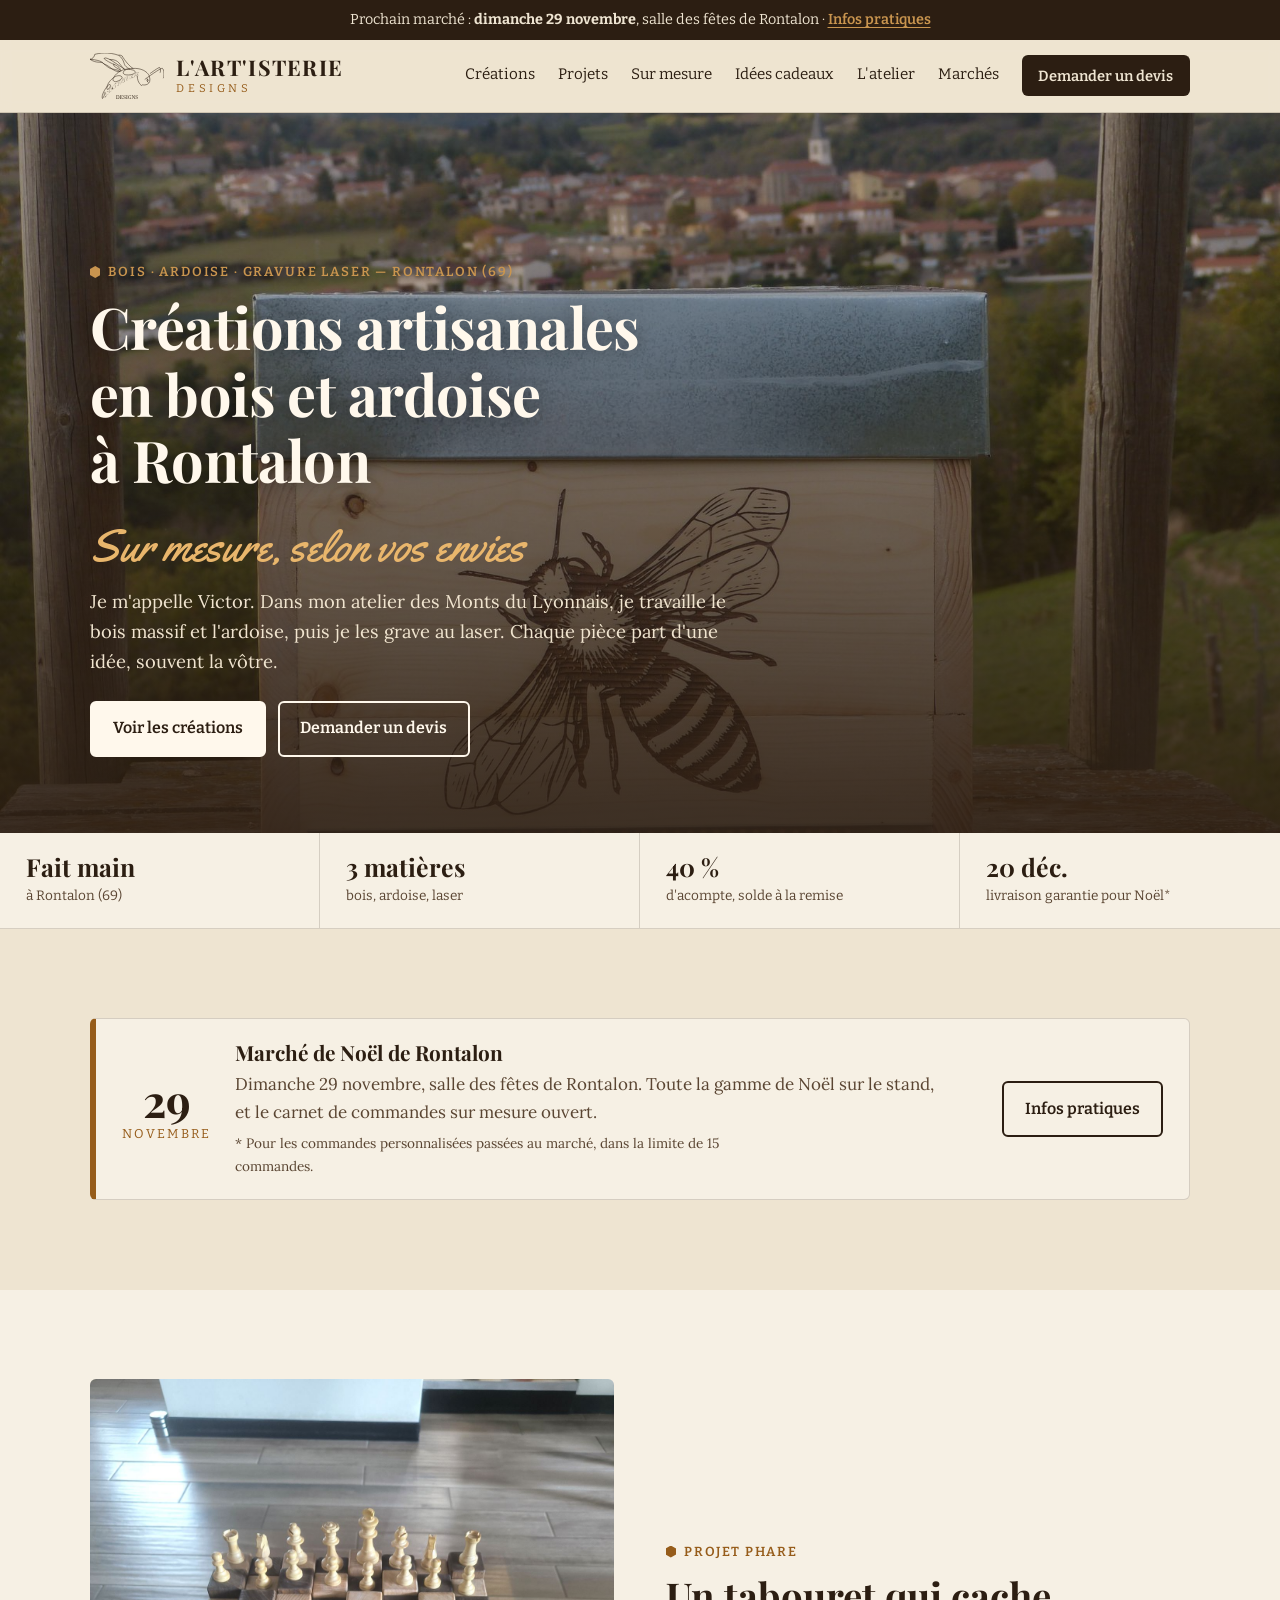
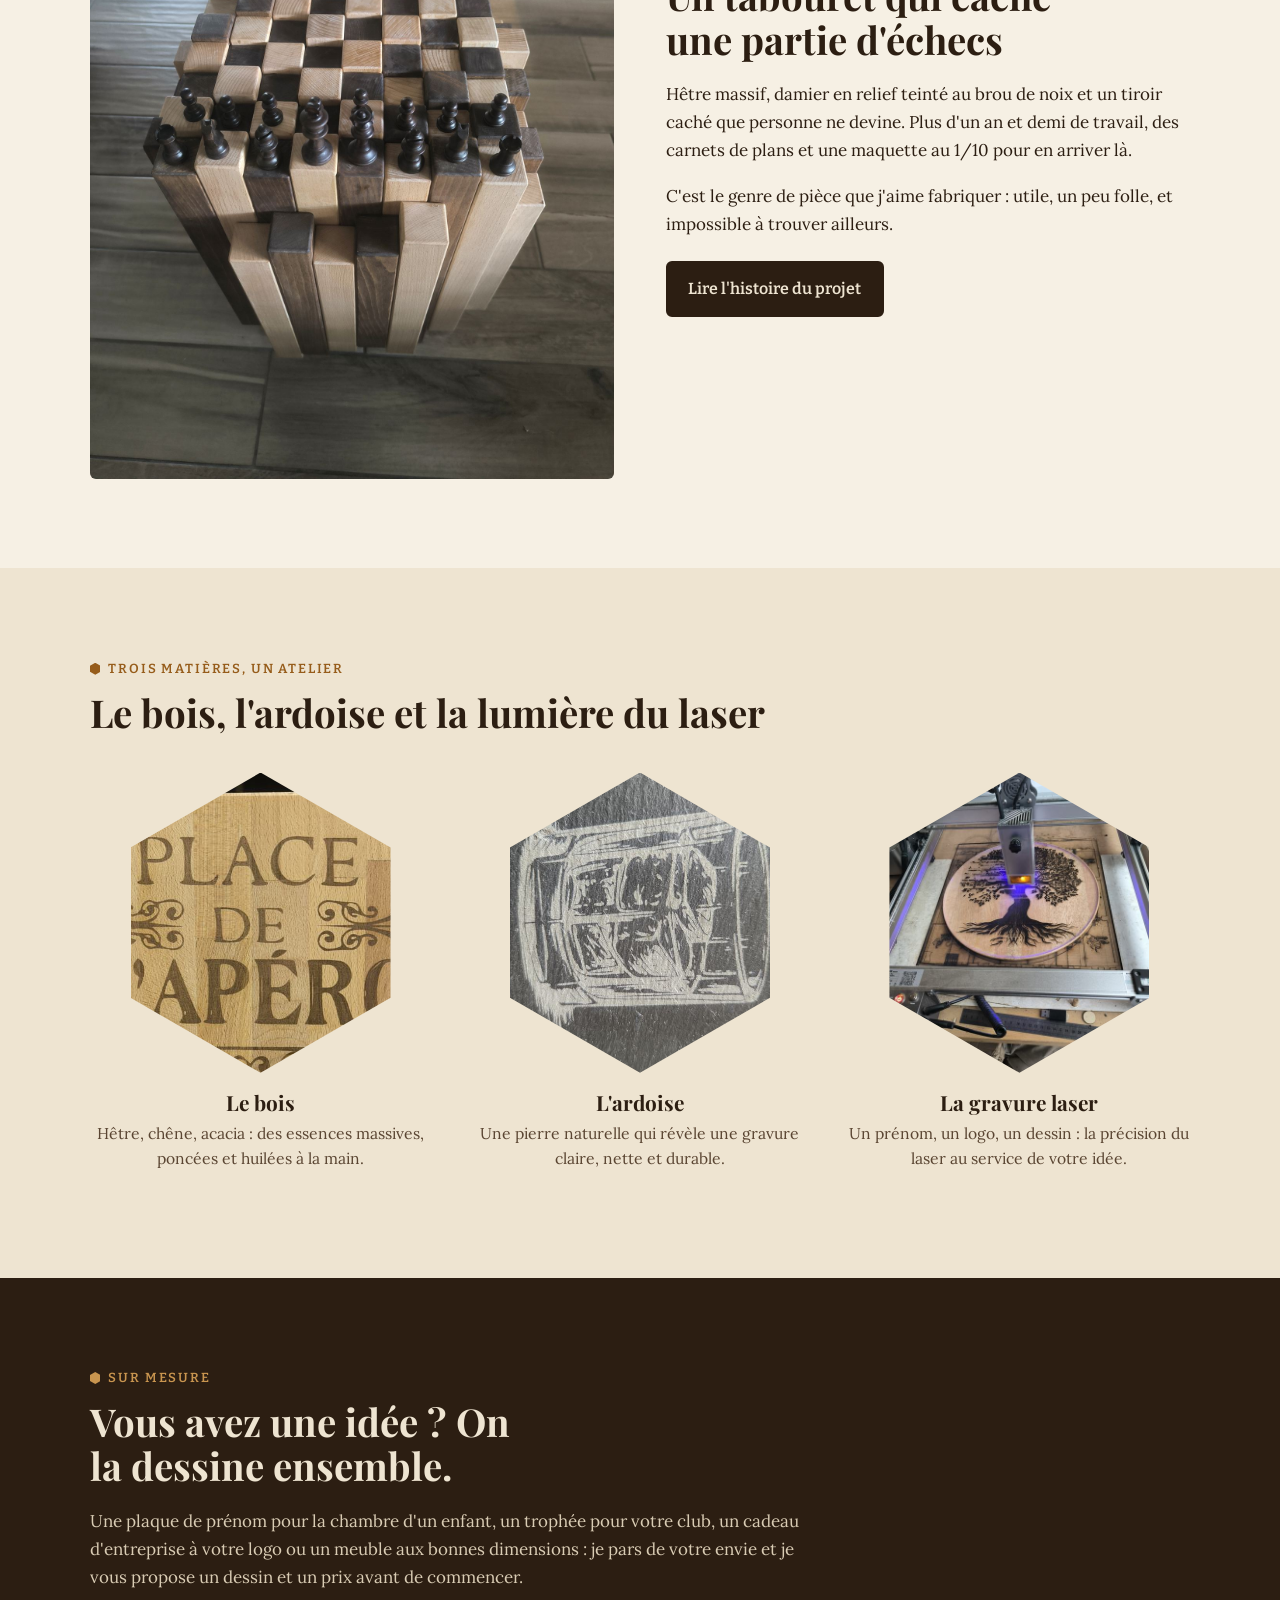
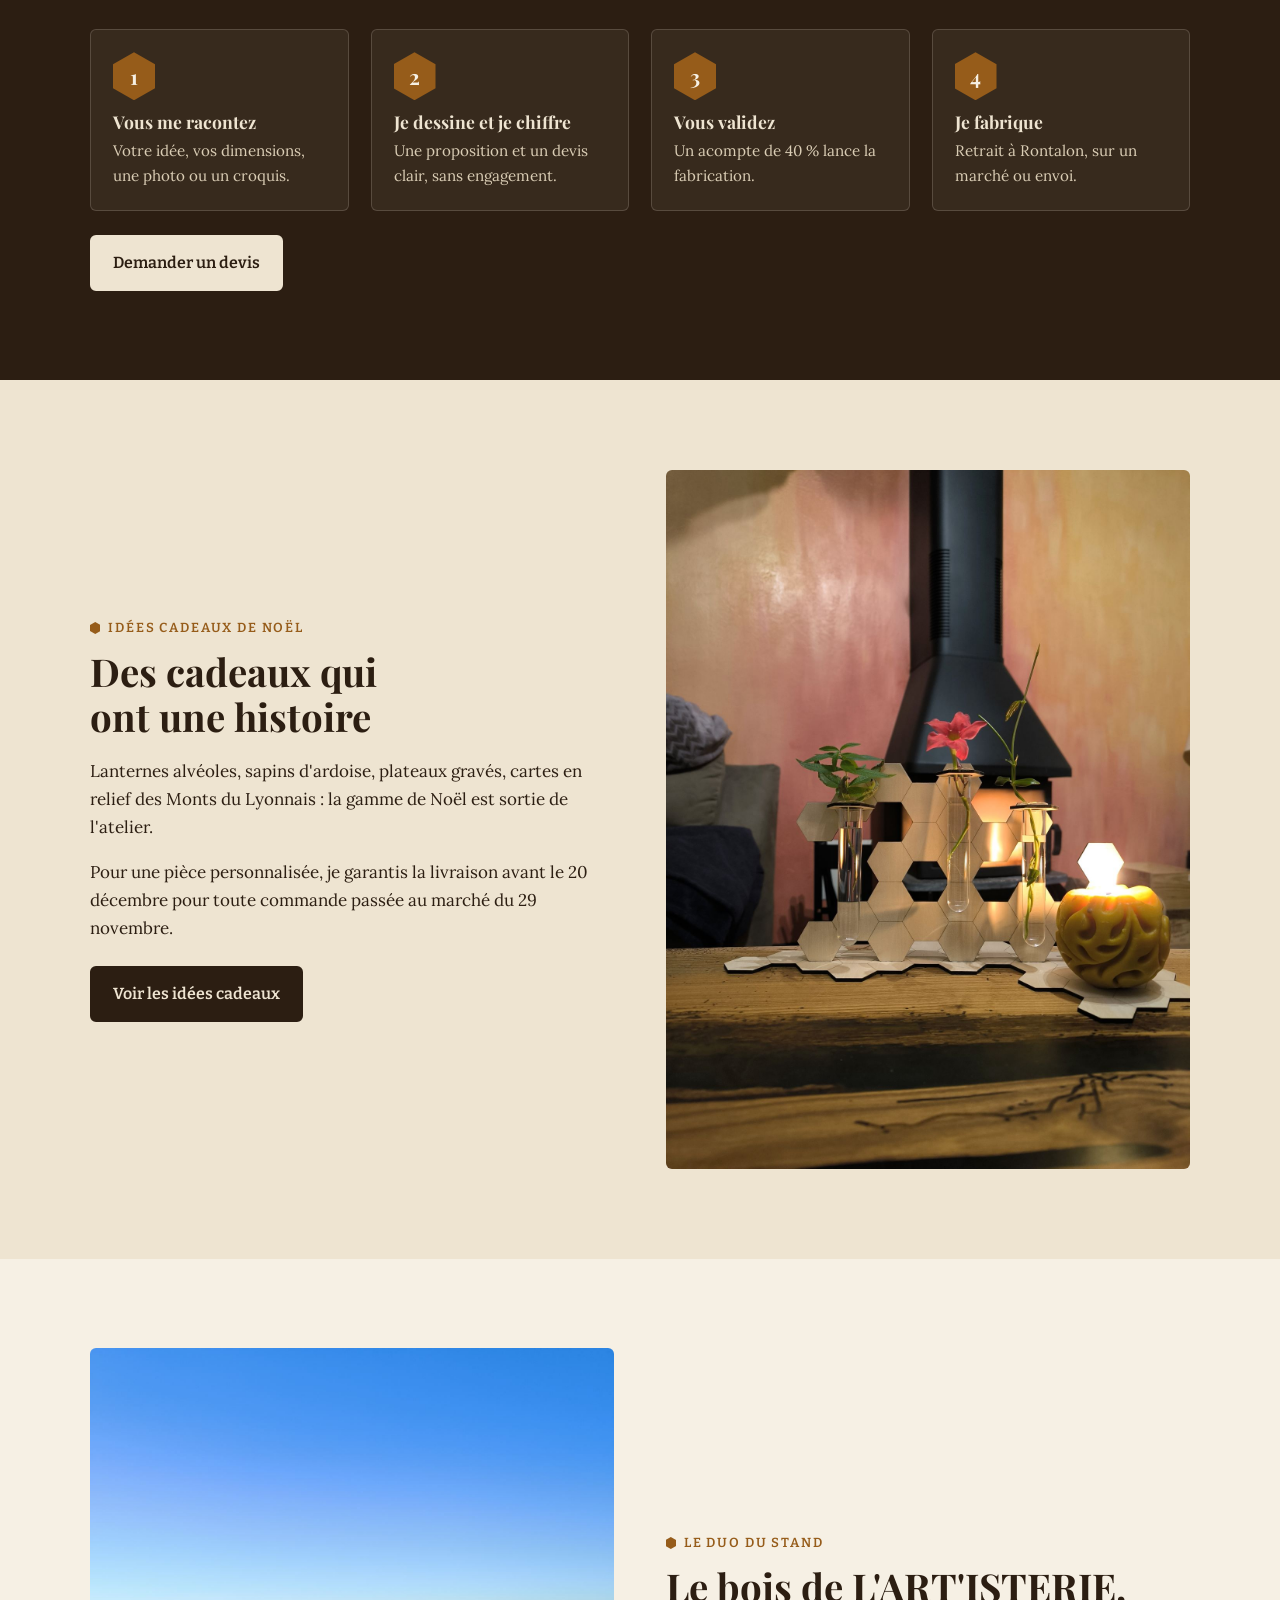
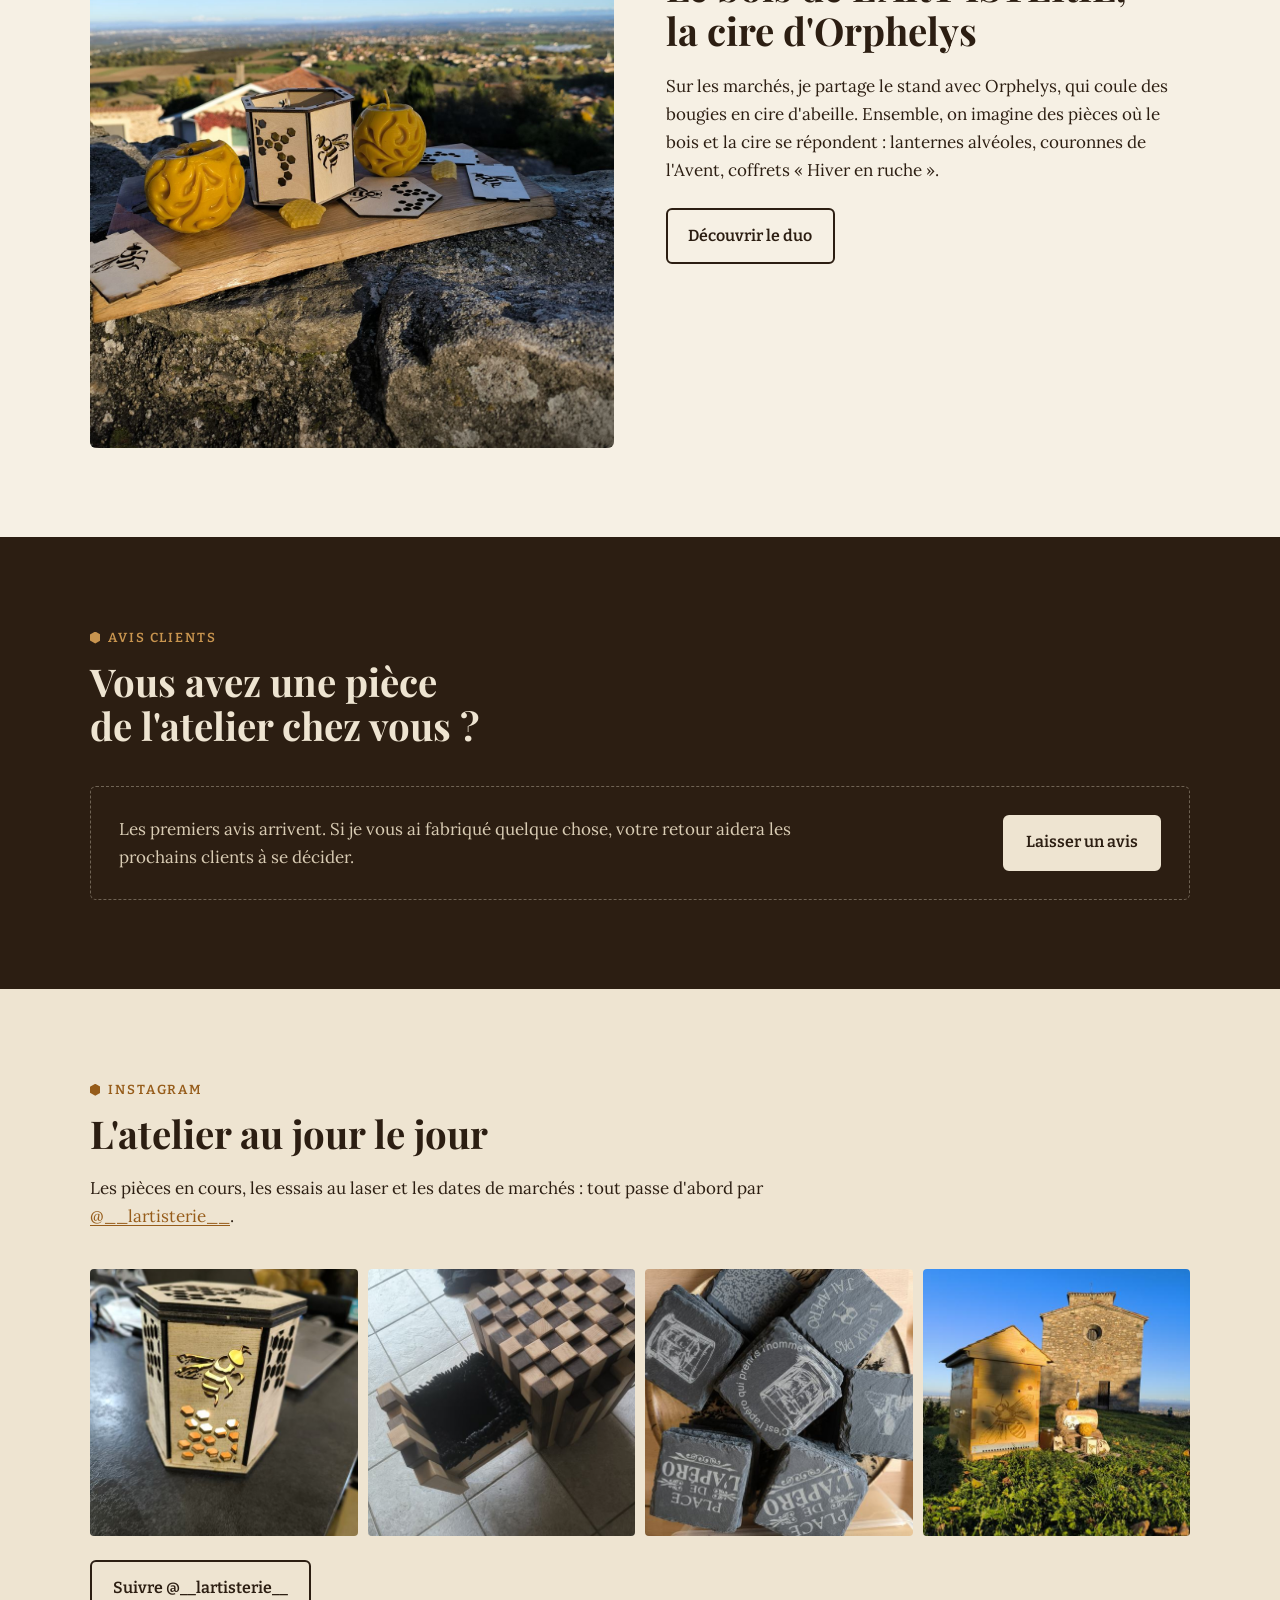
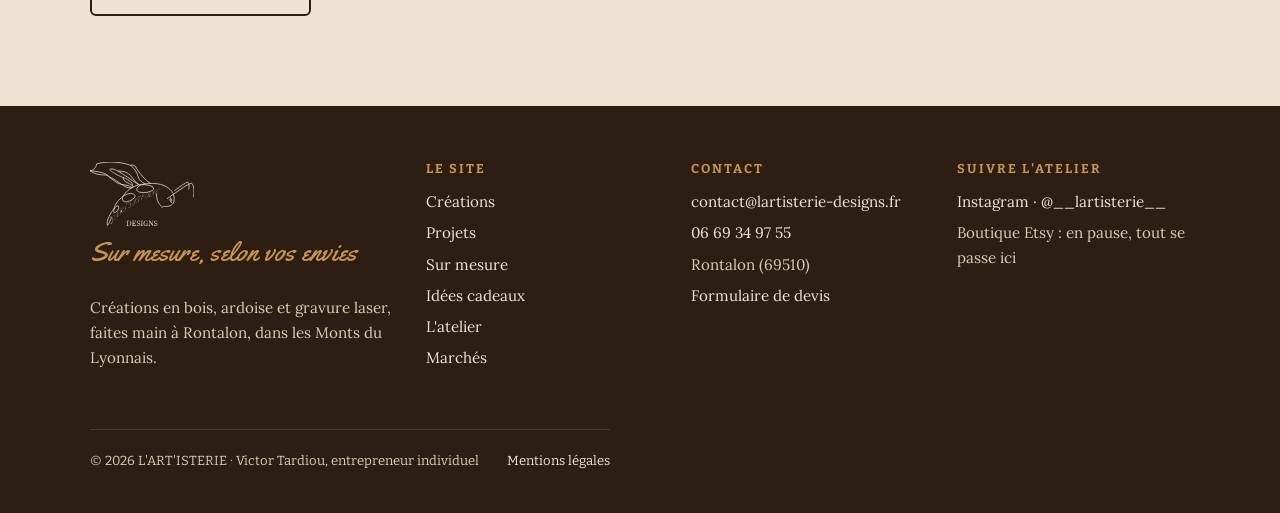
==== index.html @ 4615bab8 "Initial commit" ====
<!DOCTYPE html>
<html lang="fr">
<head>
<meta charset="utf-8">
<meta name="viewport" content="width=device-width, initial-scale=1">
<title>L&#x27;ART&#x27;ISTERIE · Créations en bois et ardoise à Rontalon</title>
<meta name="description" content="Créations artisanales en bois, ardoise et gravure laser à Rontalon (Monts du Lyonnais). Pièces uniques et sur mesure, selon vos envies.">
<meta property="og:title" content="L&#x27;ART&#x27;ISTERIE · Créations en bois et ardoise à Rontalon">
<meta property="og:description" content="Créations artisanales en bois, ardoise et gravure laser à Rontalon (Monts du Lyonnais). Pièces uniques et sur mesure, selon vos envies.">
<meta property="og:type" content="website">
<meta property="og:locale" content="fr_FR">
<meta property="og:image" content="img/ruche-village.jpg">
<script type="application/ld+json">{"@context": "https://schema.org", "@type": "LocalBusiness", "name": "L'ART'ISTERIE", "description": "Atelier de créations artisanales en bois massif, ardoise et gravure laser, pièces uniques et sur mesure.", "address": {"@type": "PostalAddress", "addressLocality": "Rontalon", "postalCode": "69510", "addressRegion": "Auvergne-Rhône-Alpes", "addressCountry": "FR"}, "areaServed": ["Monts du Lyonnais", "Ouest lyonnais", "Lyon"], "telephone": "+33669349755", "email": "contact@lartisterie-designs.fr", "url": "https://lartisterie-designs.fr", "sameAs": ["https://www.instagram.com/__lartisterie__/"], "founder": {"@type": "Person", "name": "Victor Tardiou"}}</script>
<link rel="icon" href="img/favicon.svg" type="image/svg+xml">
<link rel="preconnect" href="https://fonts.googleapis.com">
<link rel="preconnect" href="https://fonts.gstatic.com" crossorigin>
<link rel="stylesheet" href="https://fonts.googleapis.com/css2?family=Bitter:wght@400;600&family=Lora:ital,wght@0,400;0,600;1,400&family=Playfair+Display:wght@700&family=Yellowtail&display=swap">
<link rel="stylesheet" href="css/style.css">
</head>
<body data-page="accueil">
<p class="bandeau">Prochain marché : <strong>dimanche 29 novembre</strong>, salle des fêtes de Rontalon · <a href="marches.html">Infos pratiques</a></p>
<header class="entete">
  <div class="wrap">
    <a class="marque" href="index.html" aria-label="L'ART'ISTERIE, accueil">
      <img src="img/logo-brun.svg" alt="" width="74" height="46">
      <span><b>L'ART'ISTERIE</b><small>designs</small></span>
    </a>
    <button class="burger" type="button" aria-expanded="false" aria-controls="nav">Menu</button>
    <nav class="nav" id="nav" aria-label="Navigation principale"><a href="creations.html">Créations</a><a href="projets.html">Projets</a><a href="sur-mesure.html">Sur mesure</a><a href="idees-cadeaux.html">Idées cadeaux</a><a href="atelier.html">L'atelier</a><a href="marches.html">Marchés</a><a class="btn" href="sur-mesure.html#devis">Demander un devis</a></nav>
  </div>
</header>
<main>

<section class="hero">
  <picture>
    <source media="(max-width:760px)" srcset="img/lanterne-panorama.jpg">
    <img src="img/ruche-village.jpg" alt="Ruche en bois gravée d'une abeille, un village des Monts du Lyonnais en arrière-plan" fetchpriority="high">
  </picture>
  <div class="wrap">
    <p class="surtitre">Bois · Ardoise · Gravure laser — Rontalon (69)</p>
    <h1>Créations artisanales en bois et ardoise à Rontalon</h1>
    <span class="script">Sur mesure, selon vos envies</span>
    <p class="chapo">Je m'appelle Victor. Dans mon atelier des Monts du Lyonnais, je travaille le bois massif et l'ardoise, puis je les grave au laser. Chaque pièce part d'une idée, souvent la vôtre.</p>
    <div class="actions">
      <a class="btn" href="creations.html">Voir les créations</a>
      <a class="btn clair" href="sur-mesure.html#devis">Demander un devis</a>
    </div>
  </div>
</section>

<section class="chiffres" aria-label="En bref">
  <div><b>Fait main</b><span>à Rontalon (69)</span></div>
  <div><b>3 matières</b><span>bois, ardoise, laser</span></div>
  <div><b>40 %</b><span>d'acompte, solde à la remise</span></div>
  <div><b>20 déc.</b><span>livraison garantie pour Noël*</span></div>
</section>

<section class="section">
  <div class="wrap">
    <div class="marche-carte">
      <div class="date-bloc"><b>29</b><span>novembre</span></div>
      <div>
        <h3>Marché de Noël de Rontalon</h3>
        <p>Dimanche 29 novembre, salle des fêtes de Rontalon. Toute la gamme de Noël sur le stand, et le carnet de commandes sur mesure ouvert.</p>
        <p style="font-size:.85rem;margin-top:.5em">* Pour les commandes personnalisées passées au marché, dans la limite de 15 commandes.</p>
      </div>
      <a class="btn clair" href="marches.html">Infos pratiques</a>
    </div>
  </div>
</section>

<section class="section papier">
  <div class="wrap duo">
    <div><img src="img/echiquier-pieces-2-sm.jpg" srcset="img/echiquier-pieces-2-sm.jpg 540w, img/echiquier-pieces-2.jpg 1350w" sizes="(max-width:700px) 100vw, 50vw" width="540" height="720" alt="Tabouret échiquier en hêtre, damier en relief, pièces en place" loading="lazy" decoding="async"></div>
    <div>
      <p class="surtitre">Projet phare</p>
      <h2>Un tabouret qui cache une partie d'échecs</h2>
      <p>Hêtre massif, damier en relief teinté au brou de noix et un tiroir caché que personne ne devine. Plus d'un an et demi de travail, des carnets de plans et une maquette au 1/10 pour en arriver là.</p>
      <p>C'est le genre de pièce que j'aime fabriquer : utile, un peu folle, et impossible à trouver ailleurs.</p>
      <div class="actions"><a class="btn" href="projet-echiquier.html">Lire l'histoire du projet</a></div>
    </div>
  </div>
</section>

<section class="section">
  <div class="wrap">
    <div class="tete">
      <p class="surtitre">Trois matières, un atelier</p>
      <h2>Le bois, l'ardoise et la lumière du laser</h2>
    </div>
    <div class="matieres">
      <a class="matiere" href="creations.html#bois">
        <div class="alveole"><img src="img/planche-apero-sm.jpg" srcset="img/planche-apero-sm.jpg 675w, img/planche-apero.jpg 1688w" sizes="260px" width="675" height="720" alt="Planche en hêtre gravée « Place de l&#x27;apéro »" loading="lazy" decoding="async"></div>
        <h3>Le bois</h3><p>Hêtre, chêne, acacia : des essences massives, poncées et huilées à la main.</p>
      </a>
      <a class="matiere" href="creations.html#ardoise">
        <div class="alveole"><img src="img/ardoise-whisky-sm.jpg" srcset="img/ardoise-whisky-sm.jpg 720w, img/ardoise-whisky.jpg 1800w" sizes="260px" width="720" height="540" alt="Sous-verre en ardoise gravé d&#x27;un verre de whisky" loading="lazy" decoding="async"></div>
        <h3>L'ardoise</h3><p>Une pierre naturelle qui révèle une gravure claire, nette et durable.</p>
      </a>
      <a class="matiere" href="creations.html#gravure">
        <div class="alveole"><img src="img/laser-arbre-de-vie-sm.jpg" srcset="img/laser-arbre-de-vie-sm.jpg 540w, img/laser-arbre-de-vie.jpg 1350w" sizes="260px" width="540" height="720" alt="Le laser grave un arbre de vie sur un plateau rond" loading="lazy" decoding="async"></div>
        <h3>La gravure laser</h3><p>Un prénom, un logo, un dessin : la précision du laser au service de votre idée.</p>
      </a>
    </div>
  </div>
</section>

<section class="section sombre">
  <div class="wrap">
    <div class="tete">
      <p class="surtitre">Sur mesure</p>
      <h2>Vous avez une idée ? On la dessine ensemble.</h2>
      <p>Une plaque de prénom pour la chambre d'un enfant, un trophée pour votre club, un cadeau d'entreprise à votre logo ou un meuble aux bonnes dimensions : je pars de votre envie et je vous propose un dessin et un prix avant de commencer.</p>
    </div>
    <ol class="etapes">
      <li><h3>Vous me racontez</h3><p>Votre idée, vos dimensions, une photo ou un croquis.</p></li>
      <li><h3>Je dessine et je chiffre</h3><p>Une proposition et un devis clair, sans engagement.</p></li>
      <li><h3>Vous validez</h3><p>Un acompte de 40 % lance la fabrication.</p></li>
      <li><h3>Je fabrique</h3><p>Retrait à Rontalon, sur un marché ou envoi.</p></li>
    </ol>
    <div class="actions"><a class="btn" href="sur-mesure.html#devis">Demander un devis</a></div>
  </div>
</section>

<section class="section">
  <div class="wrap duo inverse">
    <div><img src="img/soliflore-bougie-sm.jpg" srcset="img/soliflore-bougie-sm.jpg 540w, img/soliflore-bougie.jpg 1350w" sizes="(max-width:700px) 100vw, 50vw" width="540" height="720" alt="Soliflore en alvéoles de bois avec fleurs et bougie en cire d&#x27;abeille allumée" loading="lazy" decoding="async"></div>
    <div>
      <p class="surtitre">Idées cadeaux de Noël</p>
      <h2>Des cadeaux qui ont une histoire</h2>
      <p>Lanternes alvéoles, sapins d'ardoise, plateaux gravés, cartes en relief des Monts du Lyonnais : la gamme de Noël est sortie de l'atelier.</p>
      <p>Pour une pièce personnalisée, je garantis la livraison avant le 20 décembre pour toute commande passée au marché du 29 novembre.</p>
      <div class="actions"><a class="btn" href="idees-cadeaux.html">Voir les idées cadeaux</a></div>
    </div>
  </div>
</section>

<section class="section papier">
  <div class="wrap duo">
    <div><img src="img/lanterne-panorama-sm.jpg" srcset="img/lanterne-panorama-sm.jpg 540w, img/lanterne-panorama.jpg 1350w" sizes="(max-width:700px) 100vw, 50vw" width="540" height="720" alt="Lanterne alvéole et bougies en cire d&#x27;abeille sur une planche, panorama des Monts du Lyonnais" loading="lazy" decoding="async"></div>
    <div>
      <p class="surtitre">Le duo du stand</p>
      <h2>Le bois de L'ART'ISTERIE, la cire d'Orphelys</h2>
      <p>Sur les marchés, je partage le stand avec Orphelys, qui coule des bougies en cire d'abeille. Ensemble, on imagine des pièces où le bois et la cire se répondent : lanternes alvéoles, couronnes de l'Avent, coffrets « Hiver en ruche ».</p>
      <div class="actions"><a class="btn clair" href="atelier.html#orphelys">Découvrir le duo</a></div>
    </div>
  </div>
</section>

<section class="section sombre">
  <div class="wrap">
    <div class="tete">
      <p class="surtitre">Avis clients</p>
      <h2>Vous avez une pièce de l'atelier chez vous ?</h2>
    </div>
    <div class="avis-vide">
      <p>Les premiers avis arrivent. Si je vous ai fabriqué quelque chose, votre retour aidera les prochains clients à se décider.</p>
      <a class="btn" href="mailto:contact@lartisterie-designs.fr?subject=Mon%20avis%20sur%20L%27ART%27ISTERIE">Laisser un avis</a>
    </div>
  </div>
</section>

<section class="section">
  <div class="wrap">
    <div class="tete">
      <p class="surtitre">Instagram</p>
      <h2>L'atelier au jour le jour</h2>
      <p>Les pièces en cours, les essais au laser et les dates de marchés : tout passe d'abord par <a href="https://www.instagram.com/__lartisterie__/">@__lartisterie__</a>.</p>
    </div>
    <div class="insta">
      <img src="img/lanterne-alveole-sm.jpg" srcset="img/lanterne-alveole-sm.jpg 540w, img/lanterne-alveole.jpg 1350w" sizes="25vw" width="540" height="720" alt="Lanterne alvéole éclairée" loading="lazy" decoding="async">
      <img src="img/echiquier-tiroir-2-sm.jpg" srcset="img/echiquier-tiroir-2-sm.jpg 540w, img/echiquier-tiroir-2.jpg 1350w" sizes="25vw" width="540" height="720" alt="Tiroir caché du tabouret échiquier" loading="lazy" decoding="async">
      <img src="img/ardoise-lot-sm.jpg" srcset="img/ardoise-lot-sm.jpg 720w, img/ardoise-lot.jpg 1800w" sizes="25vw" width="720" height="540" alt="Sous-verres en ardoise gravés" loading="lazy" decoding="async">
      <img src="img/ruche-chapelle-sm.jpg" srcset="img/ruche-chapelle-sm.jpg 540w, img/ruche-chapelle.jpg 1350w" sizes="25vw" width="540" height="720" alt="Ruche gravée devant une chapelle en pierre" loading="lazy" decoding="async">
    </div>
    <div class="actions"><a class="btn clair" href="https://www.instagram.com/__lartisterie__/">Suivre @__lartisterie__</a></div>
  </div>
</section>

</main>
<footer class="pied">
  <div class="wrap">
    <div>
      <img class="logo-pied" src="img/logo-lin.svg" alt="" width="103" height="64">
      <p class="script">Sur mesure, selon vos envies</p>
      <p>Créations en bois, ardoise et gravure laser, faites main à Rontalon, dans les Monts du Lyonnais.</p>
    </div>
    <div>
      <h3>Le site</h3>
      <ul><li><a href="creations.html">Créations</a></li><li><a href="projets.html">Projets</a></li><li><a href="sur-mesure.html">Sur mesure</a></li><li><a href="idees-cadeaux.html">Idées cadeaux</a></li><li><a href="atelier.html">L'atelier</a></li><li><a href="marches.html">Marchés</a></li></ul>
    </div>
    <div>
      <h3>Contact</h3>
      <ul>
        <li><a href="mailto:contact@lartisterie-designs.fr">contact@lartisterie-designs.fr</a></li>
        <li><a href="tel:+33669349755">06 69 34 97 55</a></li>
        <li>Rontalon (69510)</li>
        <li><a href="sur-mesure.html#devis">Formulaire de devis</a></li>
      </ul>
    </div>
    <div>
      <h3>Suivre l'atelier</h3>
      <ul>
        <li><a href="https://www.instagram.com/__lartisterie__/">Instagram · @__lartisterie__</a></li>
        <li>Boutique Etsy : en pause, tout se passe ici</li>
      </ul>
    </div>
    <p class="mentions"><span>© <span id="annee">2026</span> L'ART'ISTERIE · Victor Tardiou, entrepreneur individuel</span><a href="mentions-legales.html">Mentions légales</a></p>
  </div>
</footer>
<script src="js/main.js"></script>
</body>
</html>
---- css/style.css ----
/* L'ART'ISTERIE — feuille de style
   Plan : fond lin, encre brune, ocre en accent unique ; l'alvéole (hexagone) comme seul motif signature,
   utilisé pour les puces, les médaillons des matières et les repères de chapitres. */
:root{
  --lin:#EEE4D1;
  --lin-fonce:#E3D5BA;
  --papier:#F6F0E4;
  --brun:#2C1E12;
  --brun-doux:#5A4532;
  --ocre:#965C1A;
  --ocre-clair:#C9954F;
  --trait:rgba(44,30,18,.16);
  --f-titre:"Playfair Display", Georgia, "Times New Roman", serif;
  --f-texte:"Lora", Georgia, serif;
  --f-sous:"Bitter", "Rockwell", Georgia, serif;
  --f-script:"Yellowtail", "Brush Script MT", cursive;
  --largeur:1180px;
  --rayon:6px;
  color-scheme:light;
}
*,*::before,*::after{box-sizing:border-box}
html{scroll-behavior:smooth;-webkit-text-size-adjust:100%}
body{margin:0;background:var(--fond,var(--lin));transition:background-color .4s;color:var(--brun);font-family:var(--f-texte);font-size:1.0625rem;line-height:1.65}
img{max-width:100%;height:auto;display:block}
a{color:var(--ocre);text-underline-offset:3px}
a:hover{color:var(--brun)}
:focus-visible{outline:3px solid var(--ocre);outline-offset:3px;border-radius:2px}
h1,h2,h3{font-family:var(--f-titre);font-weight:700;line-height:1.15;text-wrap:balance;margin:0 0 .5em;color:var(--brun)}
h1{font-size:clamp(2.1rem,4.6vw,3.6rem);letter-spacing:-.01em}
h2{font-size:clamp(1.65rem,3vw,2.4rem)}
h3{font-size:1.3rem}
p{margin:0 0 1em;max-width:65ch}
.wrap{max-width:var(--largeur);margin:0 auto;padding:0 clamp(16px,4vw,40px)}
.surtitre{font-family:var(--f-sous);font-weight:600;font-size:.82rem;letter-spacing:.14em;text-transform:uppercase;color:var(--ocre);margin:0 0 .8em;display:flex;align-items:center;gap:.6em}
.surtitre::before{content:"";width:.8em;height:.92em;background:currentColor;clip-path:polygon(50% 0,100% 25%,100% 75%,50% 100%,0 75%,0 25%);flex:none}
.script{font-family:var(--f-script);font-weight:400;color:var(--ocre);font-size:clamp(1.9rem,3.6vw,2.8rem);line-height:1.1}
.chapo{font-size:1.15rem;color:var(--brun-doux)}

/* Bandeau marché */
.bandeau{max-width:none;margin:0;background:var(--brun);color:var(--lin);font-family:var(--f-sous);font-size:.9rem;text-align:center;padding:.55em 16px}
.bandeau a{color:var(--ocre-clair);font-weight:600}

/* En-tête */
.entete{position:sticky;top:0;z-index:20;background:rgba(238,228,209,.96);backdrop-filter:blur(6px);border-bottom:1px solid var(--trait)}
.entete .wrap{display:flex;align-items:center;justify-content:space-between;gap:20px;min-height:72px}
.marque{display:flex;align-items:center;gap:12px;text-decoration:none;color:var(--brun)}
.marque img{height:46px;width:auto}
.marque span{display:flex;flex-direction:column;line-height:1}
.marque b{font-family:var(--f-titre);font-size:1.35rem;letter-spacing:.06em}
.marque small{font-family:var(--f-sous);font-size:.7rem;letter-spacing:.32em;text-transform:uppercase;color:var(--ocre);margin-top:5px}
.nav{display:flex;align-items:center;gap:clamp(12px,1.8vw,26px)}
.nav a{font-family:var(--f-sous);font-size:.95rem;color:var(--brun);text-decoration:none;padding:6px 0;border-bottom:2px solid transparent}
.nav a:hover,.nav a[aria-current="page"]{border-bottom-color:var(--ocre)}
.nav a.btn{border-bottom:0}
.burger{display:none;background:none;border:1px solid var(--trait);border-radius:var(--rayon);padding:8px 12px;font-family:var(--f-sous);font-size:.95rem;color:var(--brun);cursor:pointer}

/* Boutons */
.btn{display:inline-flex;align-items:center;gap:.5em;font-family:var(--f-sous);font-weight:600;font-size:1rem;text-decoration:none;padding:.8em 1.3em;border-radius:var(--rayon);border:2px solid var(--brun);color:var(--lin);background:var(--brun);cursor:pointer;transition:background .2s,color .2s,transform .2s}
.btn:hover{background:var(--ocre);border-color:var(--ocre);color:var(--papier)}
.btn.clair{background:transparent;color:var(--brun)}
.btn.clair:hover{background:var(--brun);color:var(--lin);border-color:var(--brun)}
.nav a.btn{padding:.5em 1em;font-size:.92rem;color:var(--lin)}
.nav a.btn:hover{color:var(--papier)}
.actions{display:flex;flex-wrap:wrap;gap:12px;margin-top:1.4em}

/* Hero plein cadre (repris de la version B) */
.hero{position:relative;min-height:min(80vh,740px);display:grid;align-items:end;overflow:hidden;color:#FFF8EC;padding:0}
.hero picture,.hero picture img{position:absolute;inset:0;width:100%;height:100%;object-fit:cover}
.hero::after{content:"";position:absolute;inset:0;background:linear-gradient(180deg,rgba(44,30,18,.30) 0%,rgba(44,30,18,.42) 40%,rgba(44,30,18,.9) 100%)}
.hero .wrap{position:relative;z-index:1;width:100%;padding-bottom:clamp(36px,6vw,76px);display:block}
.hero h1{color:#FFF8EC;max-width:17ch;text-shadow:0 2px 18px rgba(0,0,0,.35)}
.hero .surtitre{color:var(--ocre-clair);text-shadow:0 1px 8px rgba(0,0,0,.6)}
.hero .script{color:#E9B66C;display:block;margin:.1em 0 .35em}
.hero .chapo{color:#F0E4CF;max-width:58ch}
.hero .btn{background:#FFF8EC;color:var(--brun);border-color:#FFF8EC}
.hero .btn.clair{background:transparent;color:#FFF8EC}
.hero .btn:hover{background:var(--ocre);border-color:var(--ocre);color:#FFF8EC}

/* Bandeau de chiffres (repris de B) */
.chiffres{display:grid;grid-template-columns:repeat(4,1fr);background:var(--papier);border-bottom:1px solid var(--trait)}
.chiffres div{padding:20px clamp(16px,2vw,28px);border-right:1px solid var(--trait)}
.chiffres div:last-child{border-right:0}
.chiffres b{display:block;font-family:var(--f-titre);font-size:1.55rem;line-height:1.1}
.chiffres span{font-family:var(--f-sous);font-size:.85rem;color:var(--brun-doux)}

/* Réassurance */
.reassurance{border-top:1px solid var(--trait);border-bottom:1px solid var(--trait);background:var(--papier)}
.reassurance ul{list-style:none;margin:0 auto;padding:18px clamp(16px,4vw,40px);display:grid;grid-template-columns:repeat(4,1fr);gap:12px 24px}
.reassurance li{font-family:var(--f-sous);font-size:.95rem;display:flex;gap:.6em;align-items:center}
.reassurance li::before{content:"";width:14px;height:16px;flex:none;background:var(--ocre);clip-path:polygon(50% 0,100% 25%,100% 75%,50% 100%,0 75%,0 25%)}

/* Sections */
.section{padding:clamp(48px,7vw,96px) 0}
.section.papier{background:var(--papier)}
.section.sombre{background:var(--brun);color:var(--lin)}
.section.sombre h2,.section.sombre h3{color:var(--lin)}
.section.sombre p{color:#D9CCB4}
.section.sombre .surtitre{color:var(--ocre-clair)}
.tete{max-width:720px;margin-bottom:clamp(24px,3vw,40px)}
.duo{display:grid;grid-template-columns:1fr 1fr;gap:clamp(24px,4vw,64px);align-items:center}
.duo.inverse > :first-child{order:2}
.duo img{border-radius:var(--rayon);width:100%;object-fit:cover}

/* Carte marché */
.marche-carte{display:grid;grid-template-columns:auto 1fr auto;gap:24px;align-items:center;background:var(--papier);border:1px solid var(--trait);border-left:6px solid var(--ocre);border-radius:var(--rayon);padding:22px 26px}
.date-bloc{font-family:var(--f-titre);text-align:center;line-height:1;color:var(--brun)}
.date-bloc b{display:block;font-size:2.8rem}
.date-bloc span{font-family:var(--f-sous);font-size:.8rem;letter-spacing:.18em;text-transform:uppercase;color:var(--ocre)}
.marche-carte h3{margin:0 0 .2em}
.marche-carte p{margin:0;color:var(--brun-doux)}

/* Matières en alvéoles */
.matieres{display:grid;grid-template-columns:repeat(3,1fr);gap:clamp(20px,3vw,40px)}
.matiere{text-decoration:none;color:var(--brun);display:flex;flex-direction:column;align-items:center;text-align:center}
.alveole{width:min(260px,100%);aspect-ratio:1/1.1547;clip-path:polygon(50% 0,100% 25%,100% 75%,50% 100%,0 75%,0 25%);overflow:hidden;background:var(--lin-fonce);transition:transform .35s ease}
.alveole img{width:100%;height:100%;object-fit:cover}
.matiere:hover .alveole{transform:rotate(-4deg) scale(1.03)}
.matiere h3{margin:.9em 0 .25em}
.matiere p{font-size:.98rem;color:var(--brun-doux)}

/* Cartes / galerie */
.filtres{display:flex;flex-wrap:wrap;gap:8px;margin-bottom:28px}
.filtre{font-family:var(--f-sous);font-size:.92rem;padding:.5em 1em;border-radius:999px;border:1px solid var(--trait);background:var(--papier);color:var(--brun);cursor:pointer}
.filtre[aria-pressed="true"]{background:var(--brun);color:var(--lin);border-color:var(--brun)}
.grille{display:grid;grid-template-columns:repeat(auto-fill,minmax(260px,1fr));gap:clamp(18px,2.4vw,30px)}
.carte{background:var(--papier);border:1px solid var(--trait);border-radius:var(--rayon);overflow:hidden;display:flex;flex-direction:column}
.carte[hidden]{display:none}
.carte img{width:100%;aspect-ratio:4/3;object-fit:cover;transition:transform .5s ease}
.carte:hover img{transform:scale(1.04)}
.carte .media{overflow:hidden}
.carte .corps{padding:18px 20px 20px;display:flex;flex-direction:column;gap:.5em;flex:1}
.carte h3{margin:0;font-size:1.2rem}
.carte p{margin:0;font-size:.97rem;color:var(--brun-doux)}
.etiquettes{display:flex;flex-wrap:wrap;gap:6px}
.etiquette{font-family:var(--f-sous);font-size:.72rem;letter-spacing:.08em;text-transform:uppercase;color:var(--ocre);border:1px solid rgba(150,92,26,.35);border-radius:4px;padding:.15em .5em}
.pied-carte{margin-top:auto;padding-top:.6em;display:flex;align-items:center;justify-content:space-between;gap:12px;flex-wrap:wrap}
.prix{font-family:var(--f-titre);font-weight:700;font-size:1.15rem;font-variant-numeric:tabular-nums}
.prix.devis{font-family:var(--f-sous);font-weight:600;font-size:.95rem;color:var(--ocre)}
.lien-fleche{font-family:var(--f-sous);font-weight:600;font-size:.92rem;text-decoration:none}
.lien-fleche::after{content:" →"}
.photo-a-venir{aspect-ratio:4/3;display:grid;place-items:center;background:
  repeating-linear-gradient(60deg,transparent 0 22px,rgba(150,92,26,.12) 22px 23px),
  repeating-linear-gradient(-60deg,transparent 0 22px,rgba(150,92,26,.12) 22px 23px),var(--lin-fonce);
  font-family:var(--f-sous);font-size:.85rem;color:var(--brun-doux);letter-spacing:.06em}

/* Étapes */
.etapes{list-style:none;margin:0;padding:0;display:grid;grid-template-columns:repeat(4,1fr);gap:22px;counter-reset:e}
.etapes li{counter-increment:e;background:var(--papier);border:1px solid var(--trait);border-radius:var(--rayon);padding:22px}
.section.sombre .etapes li{background:rgba(238,228,209,.06);border-color:rgba(238,228,209,.18)}
.etapes li::before{content:counter(e);display:grid;place-items:center;width:42px;height:48px;margin-bottom:12px;background:var(--ocre);color:var(--papier);font-family:var(--f-titre);font-weight:700;font-size:1.3rem;clip-path:polygon(50% 0,100% 25%,100% 75%,50% 100%,0 75%,0 25%)}
.etapes h3{font-size:1.1rem;margin-bottom:.3em}
.etapes p{font-size:.95rem;margin:0}

/* Récit de projet */
.chapitre{display:grid;grid-template-columns:200px 1fr;gap:clamp(20px,4vw,56px);padding:clamp(36px,5vw,64px) 0;border-top:1px solid var(--trait)}
.chapitre .repere{font-family:var(--f-sous);color:var(--ocre);font-size:.85rem;letter-spacing:.12em;text-transform:uppercase}
.chapitre .repere b{display:block;font-family:var(--f-titre);font-size:3rem;letter-spacing:0;color:var(--brun);line-height:1;margin-bottom:.15em}
.planche-photos{display:grid;grid-template-columns:repeat(auto-fill,minmax(150px,220px));gap:12px;margin-top:1.2em}
.planche-photos figure{margin:0}
.planche-photos img{border-radius:4px;aspect-ratio:3/4;object-fit:cover;width:100%}
.planche-photos figcaption{font-family:var(--f-sous);font-size:.8rem;color:var(--brun-doux);margin-top:.35em}
.fiche{display:grid;grid-template-columns:repeat(4,1fr);gap:1px;background:var(--trait);border:1px solid var(--trait);border-radius:var(--rayon);overflow:hidden;margin:1.5em 0}
.fiche div{background:var(--papier);padding:14px 16px}
.fiche dt{font-family:var(--f-sous);font-size:.75rem;letter-spacing:.12em;text-transform:uppercase;color:var(--ocre)}
.fiche dd{margin:.2em 0 0;font-family:var(--f-titre);font-weight:700;font-size:1.1rem}

/* Brouillon */
.brouillon{border:1.5px dashed var(--ocre);background:rgba(150,92,26,.06);border-radius:var(--rayon);padding:10px 14px;font-family:var(--f-sous);font-size:.85rem;color:var(--ocre);margin:1em 0;max-width:65ch}
.brouillon::before{content:"Brouillon · ";font-weight:700}

/* Formulaire */
.formulaire{background:var(--papier);border:1px solid var(--trait);border-radius:var(--rayon);padding:clamp(20px,3vw,36px);display:grid;grid-template-columns:1fr 1fr;gap:18px 22px}
.champ{display:flex;flex-direction:column;gap:6px}
.champ.large{grid-column:1/-1}
.champ label{font-family:var(--f-sous);font-weight:600;font-size:.92rem}
.champ label small{font-weight:400;color:var(--brun-doux)}
.champ input,.champ select,.champ textarea{font:inherit;font-size:1rem;color:var(--brun);background:#FFFDF8;border:1px solid rgba(44,30,18,.28);border-radius:4px;padding:.7em .8em;width:100%}
.champ textarea{min-height:140px;resize:vertical}
.champ input:focus,.champ select:focus,.champ textarea:focus{outline:2px solid var(--ocre);outline-offset:1px;border-color:var(--ocre)}
.case{display:flex;gap:10px;align-items:flex-start;font-size:.92rem}
.case input{margin-top:.35em;accent-color:var(--ocre)}
.cache{position:absolute;left:-9999px}
.confirmation{grid-column:1/-1;background:var(--brun);color:var(--lin);border-radius:var(--rayon);padding:16px 18px;font-family:var(--f-sous)}

/* Avis vide */
.avis-vide{border:1px dashed rgba(238,228,209,.35);border-radius:var(--rayon);padding:28px;display:flex;flex-wrap:wrap;gap:20px;align-items:center;justify-content:space-between}
.avis-vide p{margin:0}
.section.sombre .btn{background:var(--lin);color:var(--brun);border-color:var(--lin)}
.section.sombre .btn:hover{background:var(--ocre-clair);border-color:var(--ocre-clair)}

/* Insta */
.insta{display:grid;grid-template-columns:repeat(4,1fr);gap:10px}
.insta img{aspect-ratio:1;object-fit:cover;border-radius:4px;width:100%}

/* Pied de page */
.pied{background:var(--brun);color:#D9CCB4;padding:56px 0 28px;font-size:.95rem}
.pied .wrap{display:grid;grid-template-columns:1.3fr 1fr 1fr 1fr;gap:32px}
.pied h3{font-family:var(--f-sous);font-size:.8rem;letter-spacing:.16em;text-transform:uppercase;color:var(--ocre-clair);margin-bottom:1em}
.pied ul{list-style:none;margin:0;padding:0;display:grid;gap:.4em}
.pied a{color:var(--lin);text-decoration:none}
.pied a:hover{color:var(--ocre-clair)}
.pied .logo-pied{height:64px;width:auto;margin-bottom:12px}
.pied .script{color:var(--ocre-clair);font-size:1.7rem}
.mentions{grid-column:1/-1;border-top:1px solid rgba(238,228,209,.15);padding-top:20px;margin-top:12px;font-family:var(--f-sous);font-size:.82rem;display:flex;flex-wrap:wrap;justify-content:space-between;gap:10px}

/* Pages intérieures */
.entete-page{padding:clamp(36px,6vw,80px) 0 clamp(20px,3vw,36px)}
.entete-page .chapo{margin-top:.6em}
.texte-legal h2{font-size:1.35rem;margin-top:1.6em}

@media (max-width:980px){
  .duo{grid-template-columns:1fr}
  .duo.inverse > :first-child{order:0}
  .reassurance ul{grid-template-columns:1fr 1fr}
  .etapes{grid-template-columns:1fr 1fr}
  .pied .wrap{grid-template-columns:1fr 1fr}
  .fiche{grid-template-columns:1fr 1fr}
  .burger{display:inline-block}
  .nav{display:none;position:absolute;left:0;right:0;top:100%;background:var(--lin);flex-direction:column;align-items:stretch;padding:12px clamp(16px,4vw,40px) 20px;border-bottom:1px solid var(--trait);gap:0}
  .nav.ouvert{display:flex}
  .nav a{padding:12px 0;border-bottom:1px solid var(--trait)}
  .nav .btn{margin-top:12px;justify-content:center}
  .chapitre{grid-template-columns:1fr}
}
@media (max-width:640px){
  body{font-size:1rem}
  .matieres{grid-template-columns:1fr}
  .marche-carte{grid-template-columns:1fr;text-align:left}
  .date-bloc{text-align:left}
  .formulaire{grid-template-columns:1fr}
  .etapes{grid-template-columns:1fr}
  .insta{grid-template-columns:1fr 1fr}
  .pied .wrap{grid-template-columns:1fr}
  .marque b{font-size:1.15rem}
  .marque img{height:38px}
}
@media (prefers-reduced-motion:reduce){
  *{transition:none!important;scroll-behavior:auto!important}
}

/* Une ambiance de fond par page (repris de B) */
body[data-page="creations"],body[data-page="sur-mesure"]{--fond:var(--papier)}
body[data-page="creations"] .carte,body[data-page="sur-mesure"] .carte,body[data-page="sur-mesure"] .formulaire{background:#FFFDF8}
body[data-page="idees-cadeaux"]{--fond:#E2D2B4}
body[data-page="atelier"]{--fond:#F1E7D3}
body[data-page="projets"]{--fond:#E8DCC5}
body[data-page="marches"],body[data-page="mentions"]{--fond:var(--lin)}
/* Page projet : fond brun, comme un atelier le soir */
body[data-page="projet"]{--fond:var(--brun);color:#E6DAC4}
body[data-page="projet"] h1,body[data-page="projet"] h2,body[data-page="projet"] h3{color:#F4EADA}
body[data-page="projet"] .chapo,body[data-page="projet"] p{color:#D2C3A9}
body[data-page="projet"] .surtitre{color:var(--ocre-clair)}
body[data-page="projet"] .entete{background:rgba(44,30,18,.95);border-bottom-color:rgba(238,228,209,.14)}
body[data-page="projet"] .marque b,body[data-page="projet"] .nav a{color:#F4EADA}
body[data-page="projet"] .marque img{filter:invert(92%) sepia(12%) saturate(300%) hue-rotate(350deg)}
body[data-page="projet"] .burger{color:#F4EADA;border-color:rgba(238,228,209,.3)}
body[data-page="projet"] .fiche{background:rgba(238,228,209,.14);border-color:rgba(238,228,209,.14)}
body[data-page="projet"] .fiche div{background:#3A2919}
body[data-page="projet"] .fiche dd{color:#F4EADA}
body[data-page="projet"] .chapitre{border-top-color:rgba(238,228,209,.14)}
body[data-page="projet"] .planche-photos figcaption{color:#BBA98C}
body[data-page="projet"] .brouillon{color:var(--ocre-clair);border-color:var(--ocre-clair)}
body[data-page="projet"] .btn{background:var(--lin);color:var(--brun);border-color:var(--lin)}
body[data-page="projet"] .btn:hover{background:var(--ocre-clair);border-color:var(--ocre-clair)}
@media (max-width:980px){body[data-page="projet"] .nav{background:var(--brun)} body[data-page="projet"] .nav a{border-bottom-color:rgba(238,228,209,.14)}}

/* Frise de fabrication en alvéoles numérotées (repris de B) */
.frise{position:relative}
.frise::before{content:"";position:absolute;left:44px;top:40px;bottom:40px;width:1px;background:rgba(238,228,209,.18)}
.chapitre{grid-template-columns:90px 1fr;border-top:0}
.chapitre .repere{position:relative;z-index:1;text-align:center;font-size:.72rem;letter-spacing:.06em;color:#BBA98C}
.chapitre .repere b{display:grid;place-items:center;width:90px;height:104px;margin:0 0 8px;background:var(--ocre);color:#FFF8EC;font-size:1.8rem;clip-path:polygon(50% 0,100% 25%,100% 75%,50% 100%,0 75%,0 25%)}

/* FAQ en accordéon (repris de B) */
.faq-liste{max-width:820px}
.faq{border-bottom:1px solid var(--trait);padding:16px 0}
.faq summary{font-family:var(--f-titre);font-weight:700;font-size:1.1rem;cursor:pointer;list-style:none;display:flex;justify-content:space-between;gap:12px}
.faq summary::-webkit-details-marker{display:none}
.faq summary::after{content:"+";color:var(--ocre);font-family:var(--f-sous);font-size:1.3rem;line-height:1}
.faq[open] summary::after{content:"–"}
.faq p{margin:.7em 0 0;color:var(--brun-doux)}

@media (max-width:980px){.chiffres{grid-template-columns:1fr 1fr}.chiffres div:nth-child(2){border-right:0}.chiffres div:nth-child(-n+2){border-bottom:1px solid var(--trait)}}
@media (max-width:640px){
  .hero{min-height:84vh}
  .chapitre{grid-template-columns:1fr}
  .frise::before{display:none}
  .chapitre .repere{display:flex;align-items:center;gap:12px;text-align:left}
  .chapitre .repere b{width:56px;height:64px;font-size:1.2rem;margin:0}
}

body[data-page="projet"] .nav a.btn{color:var(--brun)}
body[data-page="projet"] .nav a.btn:hover{color:var(--brun)}

/* Visionneuse plein écran */
img.agrandir{cursor:zoom-in}
img.agrandir:focus-visible{outline:3px solid var(--ocre);outline-offset:2px}
.visionneuse{position:fixed;inset:0;z-index:1000;background:rgba(20,13,7,.94);display:flex;align-items:center;justify-content:center}
.visionneuse[hidden]{display:none}
.visionneuse figure{margin:0;max-width:94vw;max-height:92vh;display:flex;flex-direction:column;align-items:center;gap:10px}
.visionneuse img,.visionneuse video{max-width:94vw;max-height:84vh;width:auto;height:auto;object-fit:contain;border-radius:4px;box-shadow:0 10px 40px rgba(0,0,0,.5)}
.visionneuse figcaption{color:var(--lin);font-family:var(--f-corps,inherit);font-size:.95rem;text-align:center;max-width:60ch}
.visionneuse button{position:absolute;background:rgba(238,228,209,.12);color:var(--lin);border:1px solid rgba(238,228,209,.3);border-radius:999px;width:48px;height:48px;font-size:1.8rem;line-height:1;cursor:pointer;display:flex;align-items:center;justify-content:center}
.visionneuse button:hover,.visionneuse button:focus-visible{background:rgba(238,228,209,.25)}
.v-fermer{top:16px;right:16px}
.v-prec{left:16px;top:50%;transform:translateY(-50%)}
.v-suiv{right:16px;top:50%;transform:translateY(-50%)}
.visionneuse.seule .v-prec,.visionneuse.seule .v-suiv{display:none}
body.v-ouverte{overflow:hidden}
@media (max-width:640px){.v-prec,.v-suiv{top:auto;bottom:18px;transform:none}}
.planche-photos video{border-radius:4px;aspect-ratio:3/4;object-fit:cover;width:100%;display:block;background:#000}
.planche-photos figure.video figcaption::before{content:"▶ ";color:var(--ocre)}

.visionneuse [hidden]{display:none}
video.agrandir{cursor:zoom-in}
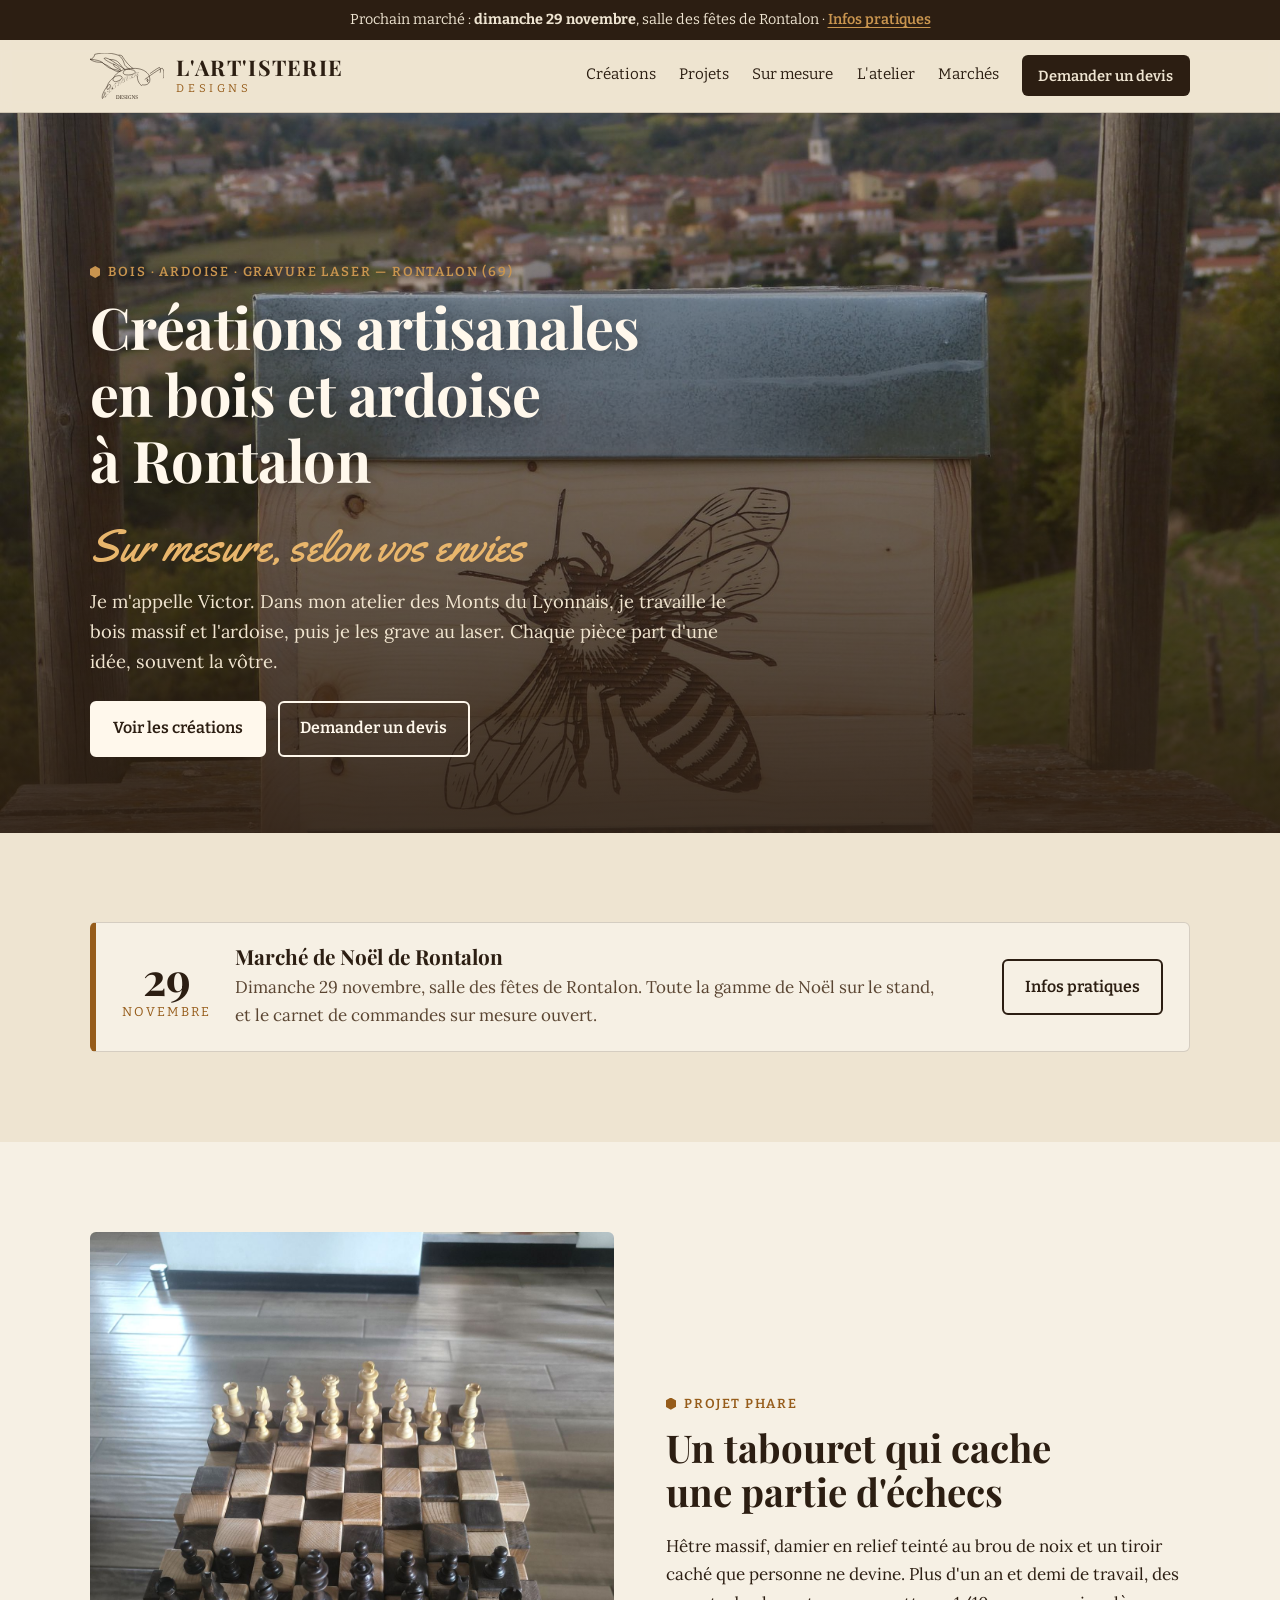
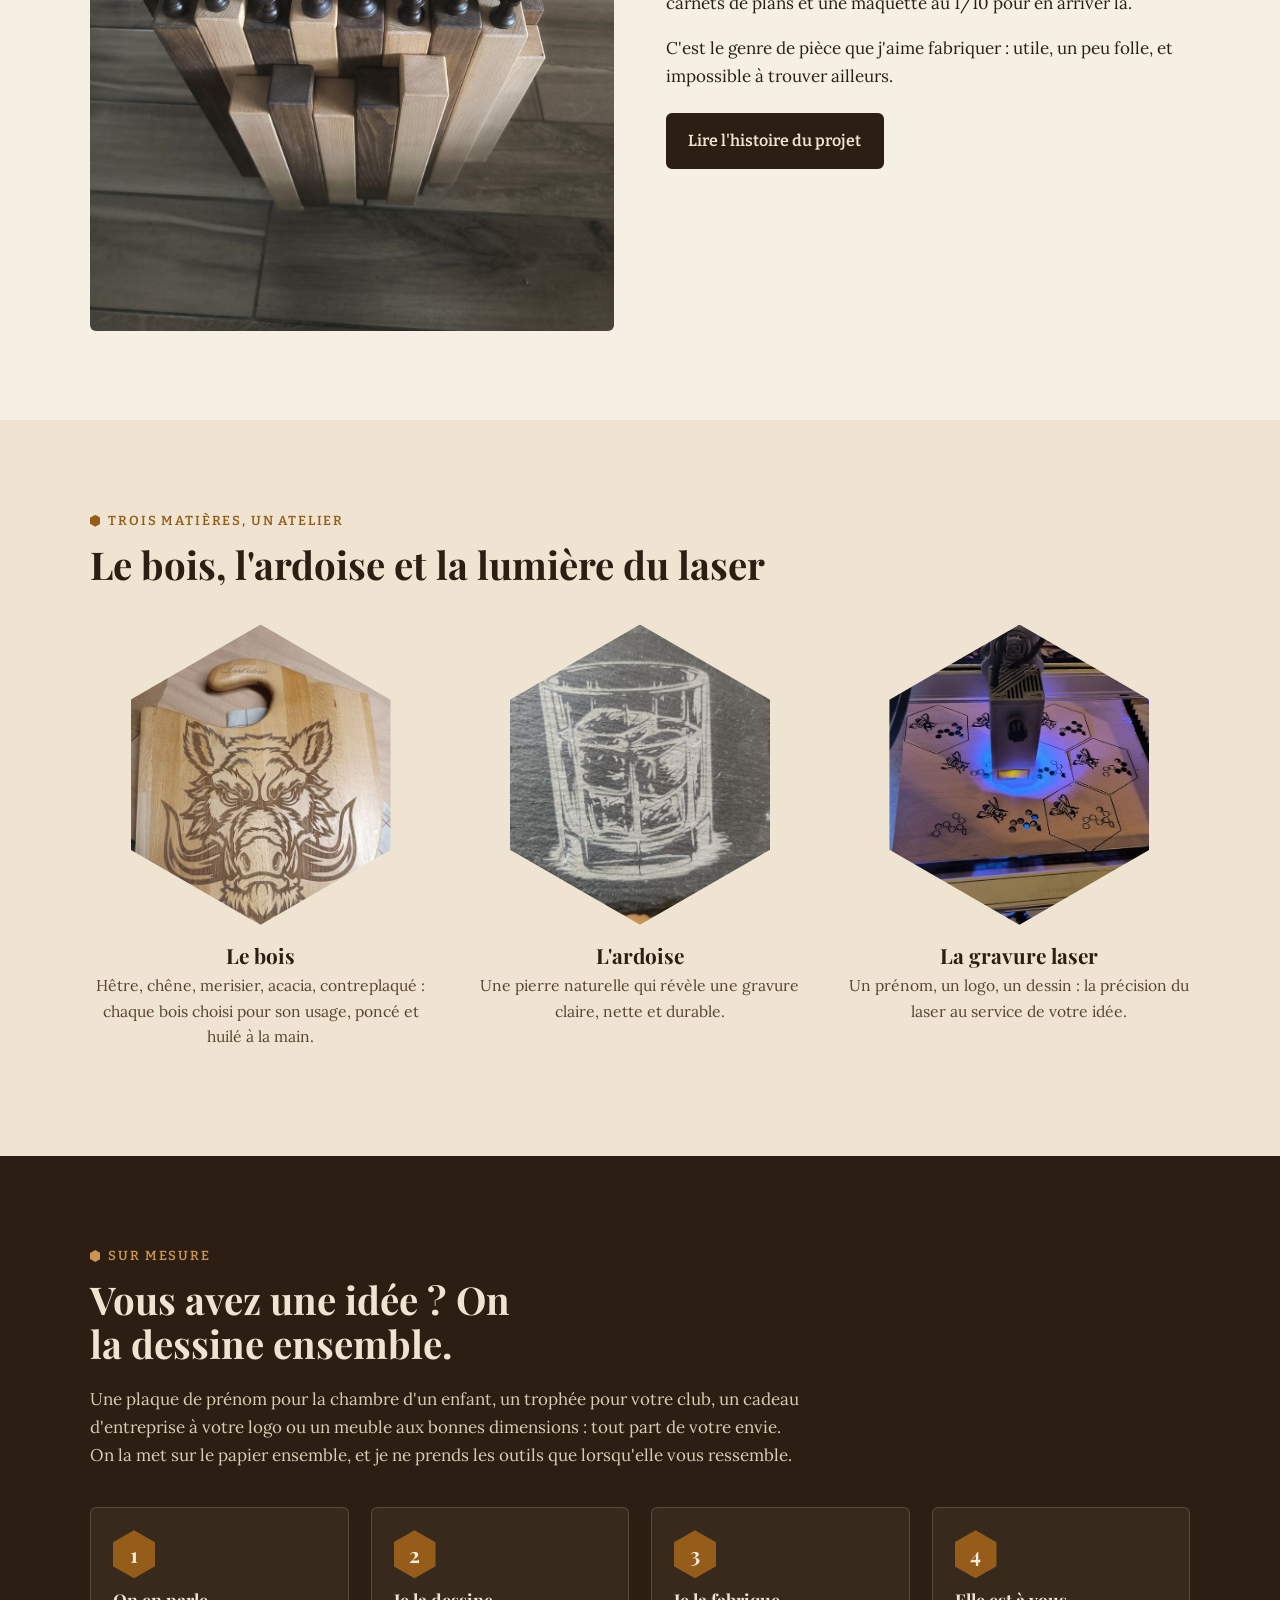
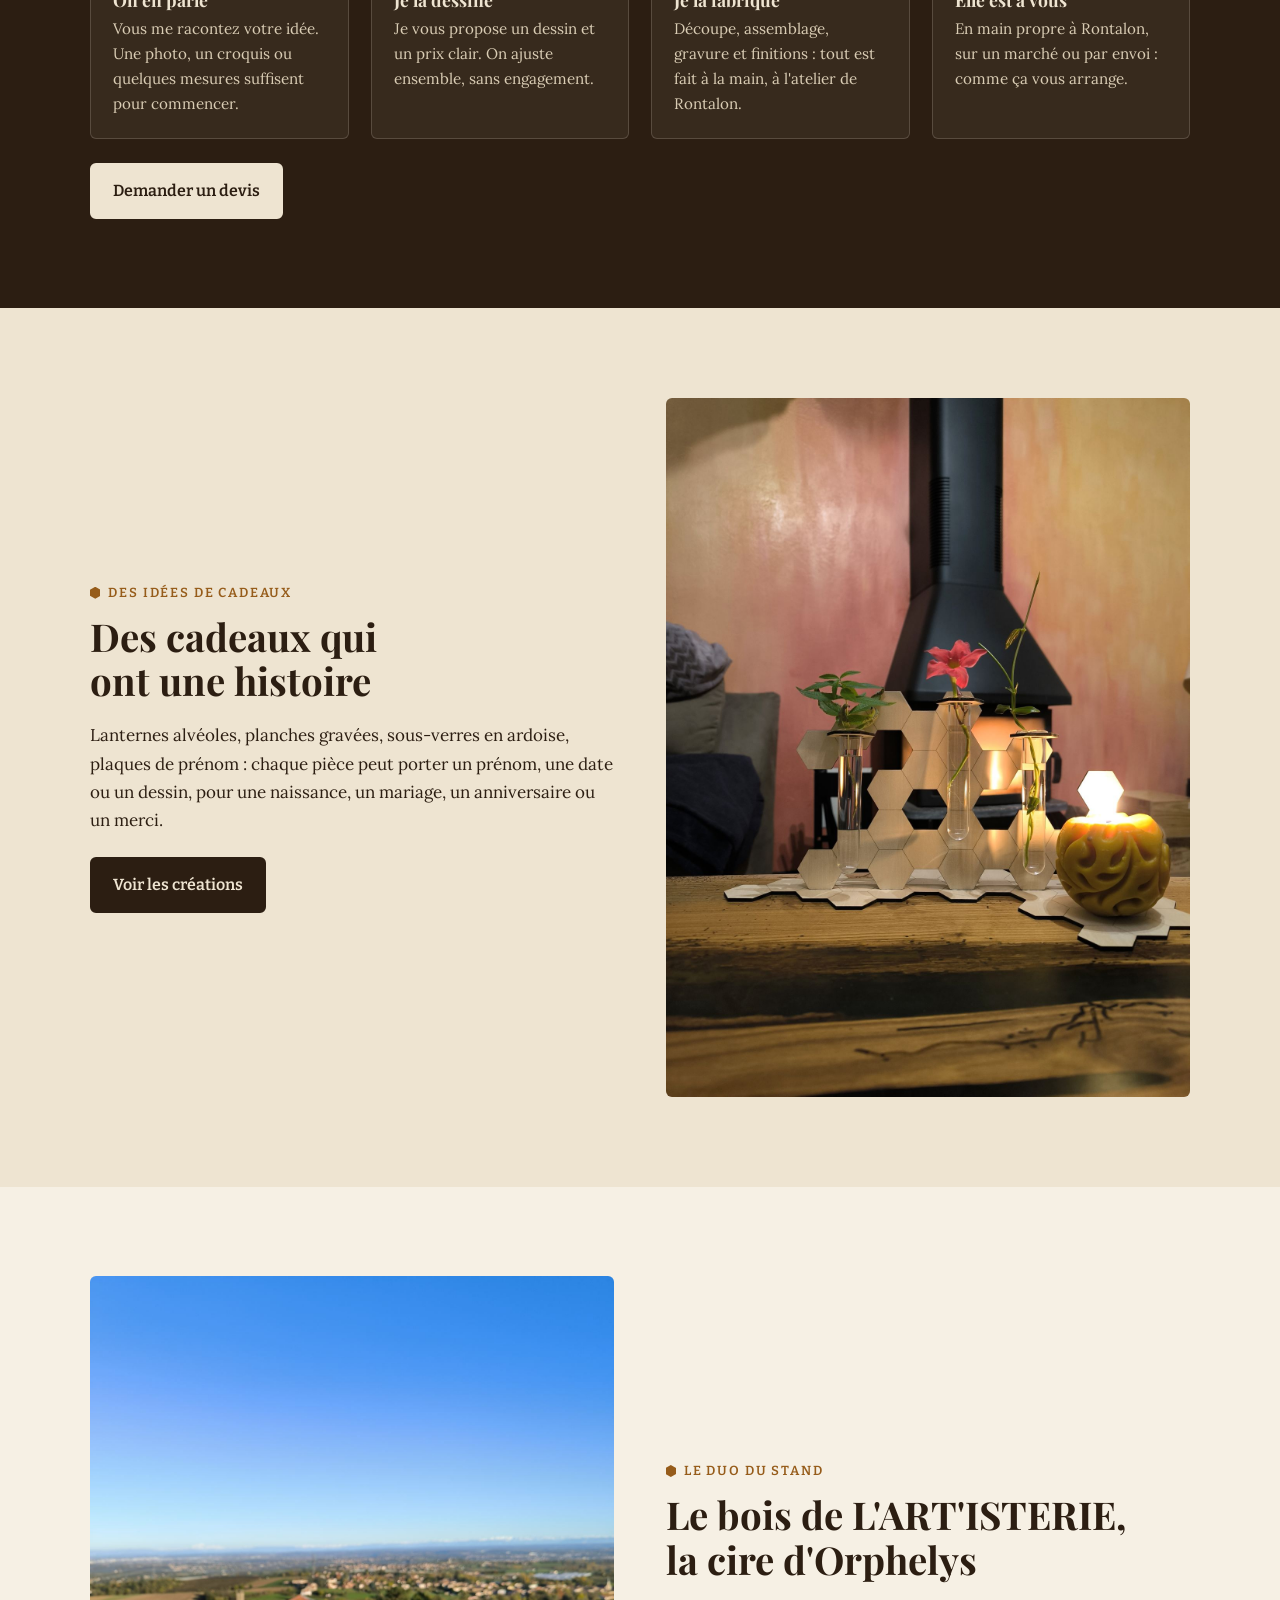
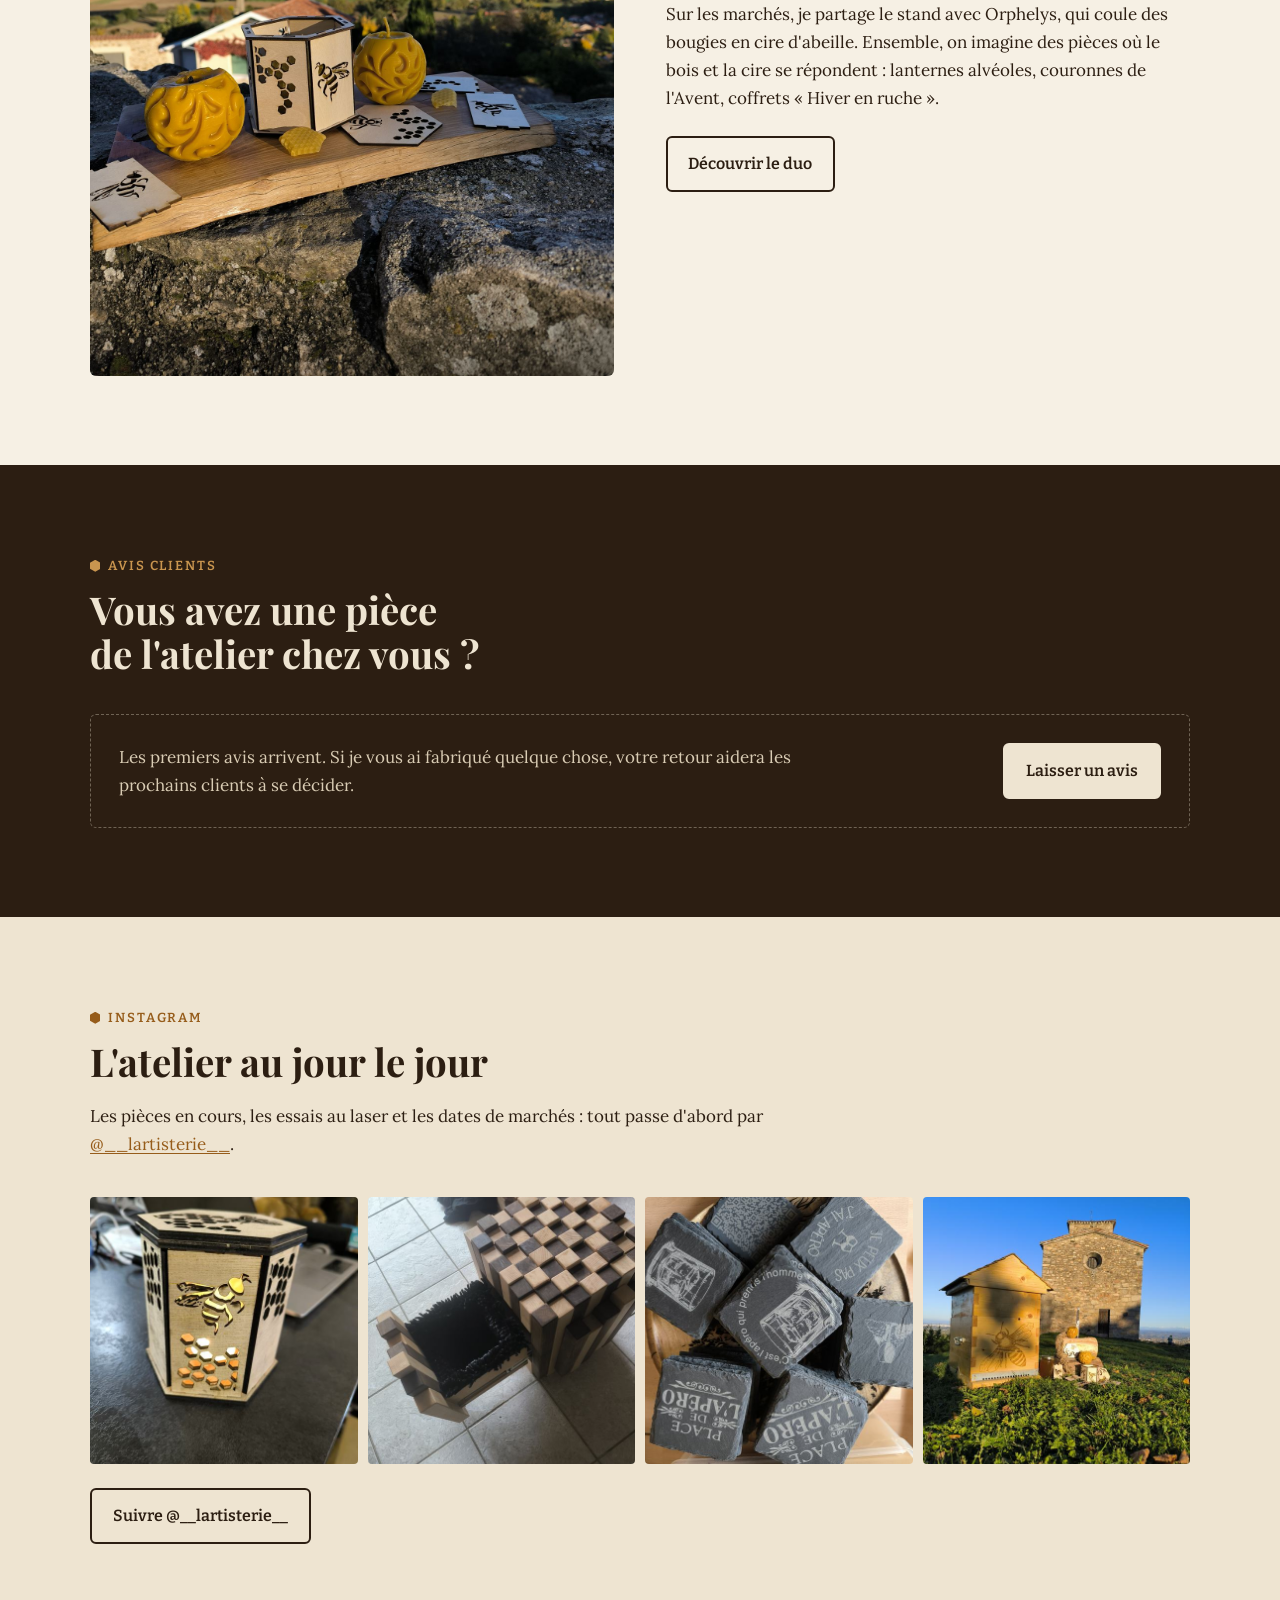
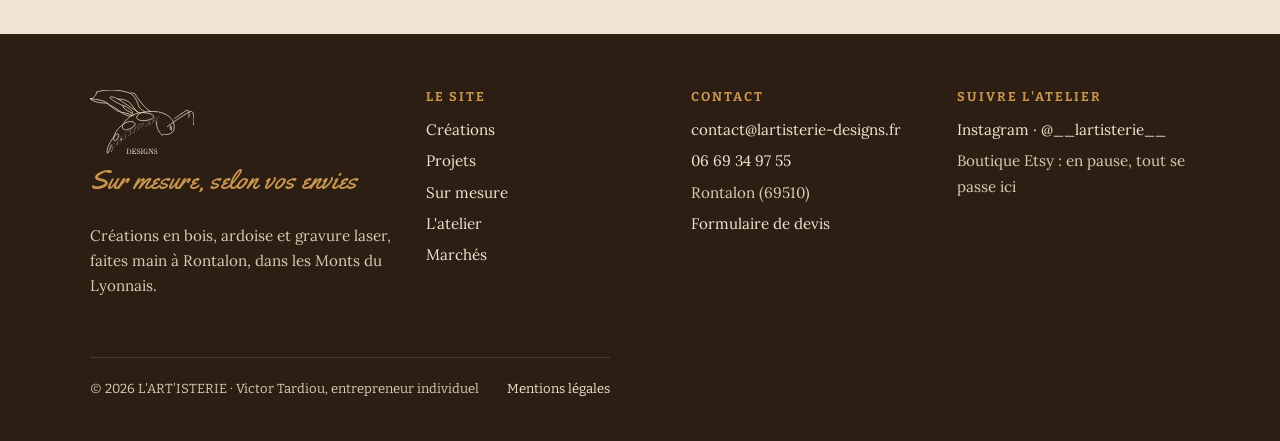
==== commit eec5812b: "Corrections du 21 novembre" ====
--- a/index.html
+++ b/index.html
@@ -26,7 +26,7 @@
       <span><b>L'ART'ISTERIE</b><small>designs</small></span>
     </a>
     <button class="burger" type="button" aria-expanded="false" aria-controls="nav">Menu</button>
-    <nav class="nav" id="nav" aria-label="Navigation principale"><a href="creations.html">Créations</a><a href="projets.html">Projets</a><a href="sur-mesure.html">Sur mesure</a><a href="idees-cadeaux.html">Idées cadeaux</a><a href="atelier.html">L'atelier</a><a href="marches.html">Marchés</a><a class="btn" href="sur-mesure.html#devis">Demander un devis</a></nav>
+    <nav class="nav" id="nav" aria-label="Navigation principale"><a href="creations.html">Créations</a><a href="projets.html">Projets</a><a href="sur-mesure.html">Sur mesure</a><a href="atelier.html">L'atelier</a><a href="marches.html">Marchés</a><a class="btn" href="sur-mesure.html#devis">Demander un devis</a></nav>
   </div>
 </header>
 <main>
@@ -48,13 +48,6 @@
   </div>
 </section>
 
-<section class="chiffres" aria-label="En bref">
-  <div><b>Fait main</b><span>à Rontalon (69)</span></div>
-  <div><b>3 matières</b><span>bois, ardoise, laser</span></div>
-  <div><b>40 %</b><span>d'acompte, solde à la remise</span></div>
-  <div><b>20 déc.</b><span>livraison garantie pour Noël*</span></div>
-</section>
-
 <section class="section">
   <div class="wrap">
     <div class="marche-carte">
@@ -62,7 +55,6 @@
       <div>
         <h3>Marché de Noël de Rontalon</h3>
         <p>Dimanche 29 novembre, salle des fêtes de Rontalon. Toute la gamme de Noël sur le stand, et le carnet de commandes sur mesure ouvert.</p>
-        <p style="font-size:.85rem;margin-top:.5em">* Pour les commandes personnalisées passées au marché, dans la limite de 15 commandes.</p>
       </div>
       <a class="btn clair" href="marches.html">Infos pratiques</a>
     </div>
@@ -90,15 +82,15 @@
     </div>
     <div class="matieres">
       <a class="matiere" href="creations.html#bois">
-        <div class="alveole"><img src="img/planche-apero-sm.jpg" srcset="img/planche-apero-sm.jpg 675w, img/planche-apero.jpg 1688w" sizes="260px" width="675" height="720" alt="Planche en hêtre gravée « Place de l&#x27;apéro »" loading="lazy" decoding="async"></div>
-        <h3>Le bois</h3><p>Hêtre, chêne, acacia : des essences massives, poncées et huilées à la main.</p>
+        <div class="alveole"><img src="img/planche-sanglier-sm.jpg" srcset="img/planche-sanglier-sm.jpg 540w, img/planche-sanglier.jpg 1350w" sizes="260px" width="540" height="720" alt="Grande planche en hêtre à manche découpé, gravée d&#x27;une tête de sanglier" loading="lazy" decoding="async"></div>
+        <h3>Le bois</h3><p>Hêtre, chêne, merisier, acacia, contreplaqué : chaque bois choisi pour son usage, poncé et huilé à la main.</p>
       </a>
       <a class="matiere" href="creations.html#ardoise">
-        <div class="alveole"><img src="img/ardoise-whisky-sm.jpg" srcset="img/ardoise-whisky-sm.jpg 720w, img/ardoise-whisky.jpg 1800w" sizes="260px" width="720" height="540" alt="Sous-verre en ardoise gravé d&#x27;un verre de whisky" loading="lazy" decoding="async"></div>
+        <div class="alveole"><img src="img/ardoise-whisky-sm.jpg" srcset="img/ardoise-whisky-sm.jpg 540w, img/ardoise-whisky.jpg 1350w" sizes="260px" width="540" height="720" alt="Sous-verre en ardoise gravé d&#x27;un verre de whisky" loading="lazy" decoding="async"></div>
         <h3>L'ardoise</h3><p>Une pierre naturelle qui révèle une gravure claire, nette et durable.</p>
       </a>
       <a class="matiere" href="creations.html#gravure">
-        <div class="alveole"><img src="img/laser-arbre-de-vie-sm.jpg" srcset="img/laser-arbre-de-vie-sm.jpg 540w, img/laser-arbre-de-vie.jpg 1350w" sizes="260px" width="540" height="720" alt="Le laser grave un arbre de vie sur un plateau rond" loading="lazy" decoding="async"></div>
+        <div class="alveole"><img src="img/laser-hexagones-sm.jpg" srcset="img/laser-hexagones-sm.jpg 720w, img/laser-hexagones.jpg 1800w" sizes="260px" width="720" height="693" alt="Le laser grave des alvéoles et des abeilles sur un plateau en bois" loading="lazy" decoding="async"></div>
         <h3>La gravure laser</h3><p>Un prénom, un logo, un dessin : la précision du laser au service de votre idée.</p>
       </a>
     </div>
@@ -110,13 +102,13 @@
     <div class="tete">
       <p class="surtitre">Sur mesure</p>
       <h2>Vous avez une idée ? On la dessine ensemble.</h2>
-      <p>Une plaque de prénom pour la chambre d'un enfant, un trophée pour votre club, un cadeau d'entreprise à votre logo ou un meuble aux bonnes dimensions : je pars de votre envie et je vous propose un dessin et un prix avant de commencer.</p>
+      <p>Une plaque de prénom pour la chambre d'un enfant, un trophée pour votre club, un cadeau d'entreprise à votre logo ou un meuble aux bonnes dimensions : tout part de votre envie. On la met sur le papier ensemble, et je ne prends les outils que lorsqu'elle vous ressemble.</p>
     </div>
     <ol class="etapes">
-      <li><h3>Vous me racontez</h3><p>Votre idée, vos dimensions, une photo ou un croquis.</p></li>
-      <li><h3>Je dessine et je chiffre</h3><p>Une proposition et un devis clair, sans engagement.</p></li>
-      <li><h3>Vous validez</h3><p>Un acompte de 40 % lance la fabrication.</p></li>
-      <li><h3>Je fabrique</h3><p>Retrait à Rontalon, sur un marché ou envoi.</p></li>
+      <li><h3>On en parle</h3><p>Vous me racontez votre idée. Une photo, un croquis ou quelques mesures suffisent pour commencer.</p></li>
+      <li><h3>Je la dessine</h3><p>Je vous propose un dessin et un prix clair. On ajuste ensemble, sans engagement.</p></li>
+      <li><h3>Je la fabrique</h3><p>Découpe, assemblage, gravure et finitions : tout est fait à la main, à l'atelier de Rontalon.</p></li>
+      <li><h3>Elle est à vous</h3><p>En main propre à Rontalon, sur un marché ou par envoi : comme ça vous arrange.</p></li>
     </ol>
     <div class="actions"><a class="btn" href="sur-mesure.html#devis">Demander un devis</a></div>
   </div>
@@ -126,11 +118,10 @@
   <div class="wrap duo inverse">
     <div><img src="img/soliflore-bougie-sm.jpg" srcset="img/soliflore-bougie-sm.jpg 540w, img/soliflore-bougie.jpg 1350w" sizes="(max-width:700px) 100vw, 50vw" width="540" height="720" alt="Soliflore en alvéoles de bois avec fleurs et bougie en cire d&#x27;abeille allumée" loading="lazy" decoding="async"></div>
     <div>
-      <p class="surtitre">Idées cadeaux de Noël</p>
+      <p class="surtitre">Des idées de cadeaux</p>
       <h2>Des cadeaux qui ont une histoire</h2>
-      <p>Lanternes alvéoles, sapins d'ardoise, plateaux gravés, cartes en relief des Monts du Lyonnais : la gamme de Noël est sortie de l'atelier.</p>
-      <p>Pour une pièce personnalisée, je garantis la livraison avant le 20 décembre pour toute commande passée au marché du 29 novembre.</p>
-      <div class="actions"><a class="btn" href="idees-cadeaux.html">Voir les idées cadeaux</a></div>
+      <p>Lanternes alvéoles, planches gravées, sous-verres en ardoise, plaques de prénom : chaque pièce peut porter un prénom, une date ou un dessin, pour une naissance, un mariage, un anniversaire ou un merci.</p>
+      <div class="actions"><a class="btn" href="creations.html">Voir les créations</a></div>
     </div>
   </div>
 </section>
@@ -187,7 +178,7 @@
     </div>
     <div>
       <h3>Le site</h3>
-      <ul><li><a href="creations.html">Créations</a></li><li><a href="projets.html">Projets</a></li><li><a href="sur-mesure.html">Sur mesure</a></li><li><a href="idees-cadeaux.html">Idées cadeaux</a></li><li><a href="atelier.html">L'atelier</a></li><li><a href="marches.html">Marchés</a></li></ul>
+      <ul><li><a href="creations.html">Créations</a></li><li><a href="projets.html">Projets</a></li><li><a href="sur-mesure.html">Sur mesure</a></li><li><a href="atelier.html">L'atelier</a></li><li><a href="marches.html">Marchés</a></li></ul>
     </div>
     <div>
       <h3>Contact</h3>
--- a/css/style.css
+++ b/css/style.css
@@ -114,7 +114,7 @@
 .matiere{text-decoration:none;color:var(--brun);display:flex;flex-direction:column;align-items:center;text-align:center}
 .alveole{width:min(260px,100%);aspect-ratio:1/1.1547;clip-path:polygon(50% 0,100% 25%,100% 75%,50% 100%,0 75%,0 25%);overflow:hidden;background:var(--lin-fonce);transition:transform .35s ease}
 .alveole img{width:100%;height:100%;object-fit:cover}
-.matiere:hover .alveole{transform:rotate(-4deg) scale(1.03)}
+@media (hover:hover){.matiere:hover .alveole{transform:rotate(-4deg) scale(1.03)}}
 .matiere h3{margin:.9em 0 .25em}
 .matiere p{font-size:.98rem;color:var(--brun-doux)}
 
@@ -160,9 +160,10 @@
 .planche-photos img{border-radius:4px;aspect-ratio:3/4;object-fit:cover;width:100%}
 .planche-photos figcaption{font-family:var(--f-sous);font-size:.8rem;color:var(--brun-doux);margin-top:.35em}
 .fiche{display:grid;grid-template-columns:repeat(4,1fr);gap:1px;background:var(--trait);border:1px solid var(--trait);border-radius:var(--rayon);overflow:hidden;margin:1.5em 0}
-.fiche div{background:var(--papier);padding:14px 16px}
+.fiche div{background:var(--papier);padding:16px 18px 18px;position:relative}
+.fiche div::before{content:"";display:block;width:14px;height:16px;margin-bottom:8px;background:var(--ocre);clip-path:polygon(50% 0,100% 25%,100% 75%,50% 100%,0 75%,0 25%)}
 .fiche dt{font-family:var(--f-sous);font-size:.75rem;letter-spacing:.12em;text-transform:uppercase;color:var(--ocre)}
-.fiche dd{margin:.2em 0 0;font-family:var(--f-titre);font-weight:700;font-size:1.1rem}
+.fiche dd{margin:.25em 0 0;font-family:var(--f-titre);font-weight:700;font-size:1.02rem;line-height:1.3}
 
 /* Brouillon */
 .brouillon{border:1.5px dashed var(--ocre);background:rgba(150,92,26,.06);border-radius:var(--rayon);padding:10px 14px;font-family:var(--f-sous);font-size:.85rem;color:var(--ocre);margin:1em 0;max-width:65ch}
@@ -313,3 +314,6 @@
 
 .visionneuse [hidden]{display:none}
 video.agrandir{cursor:zoom-in}
+
+/* Badge de l'hébergeur masqué */
+#nl-badge-frame{display:none!important}
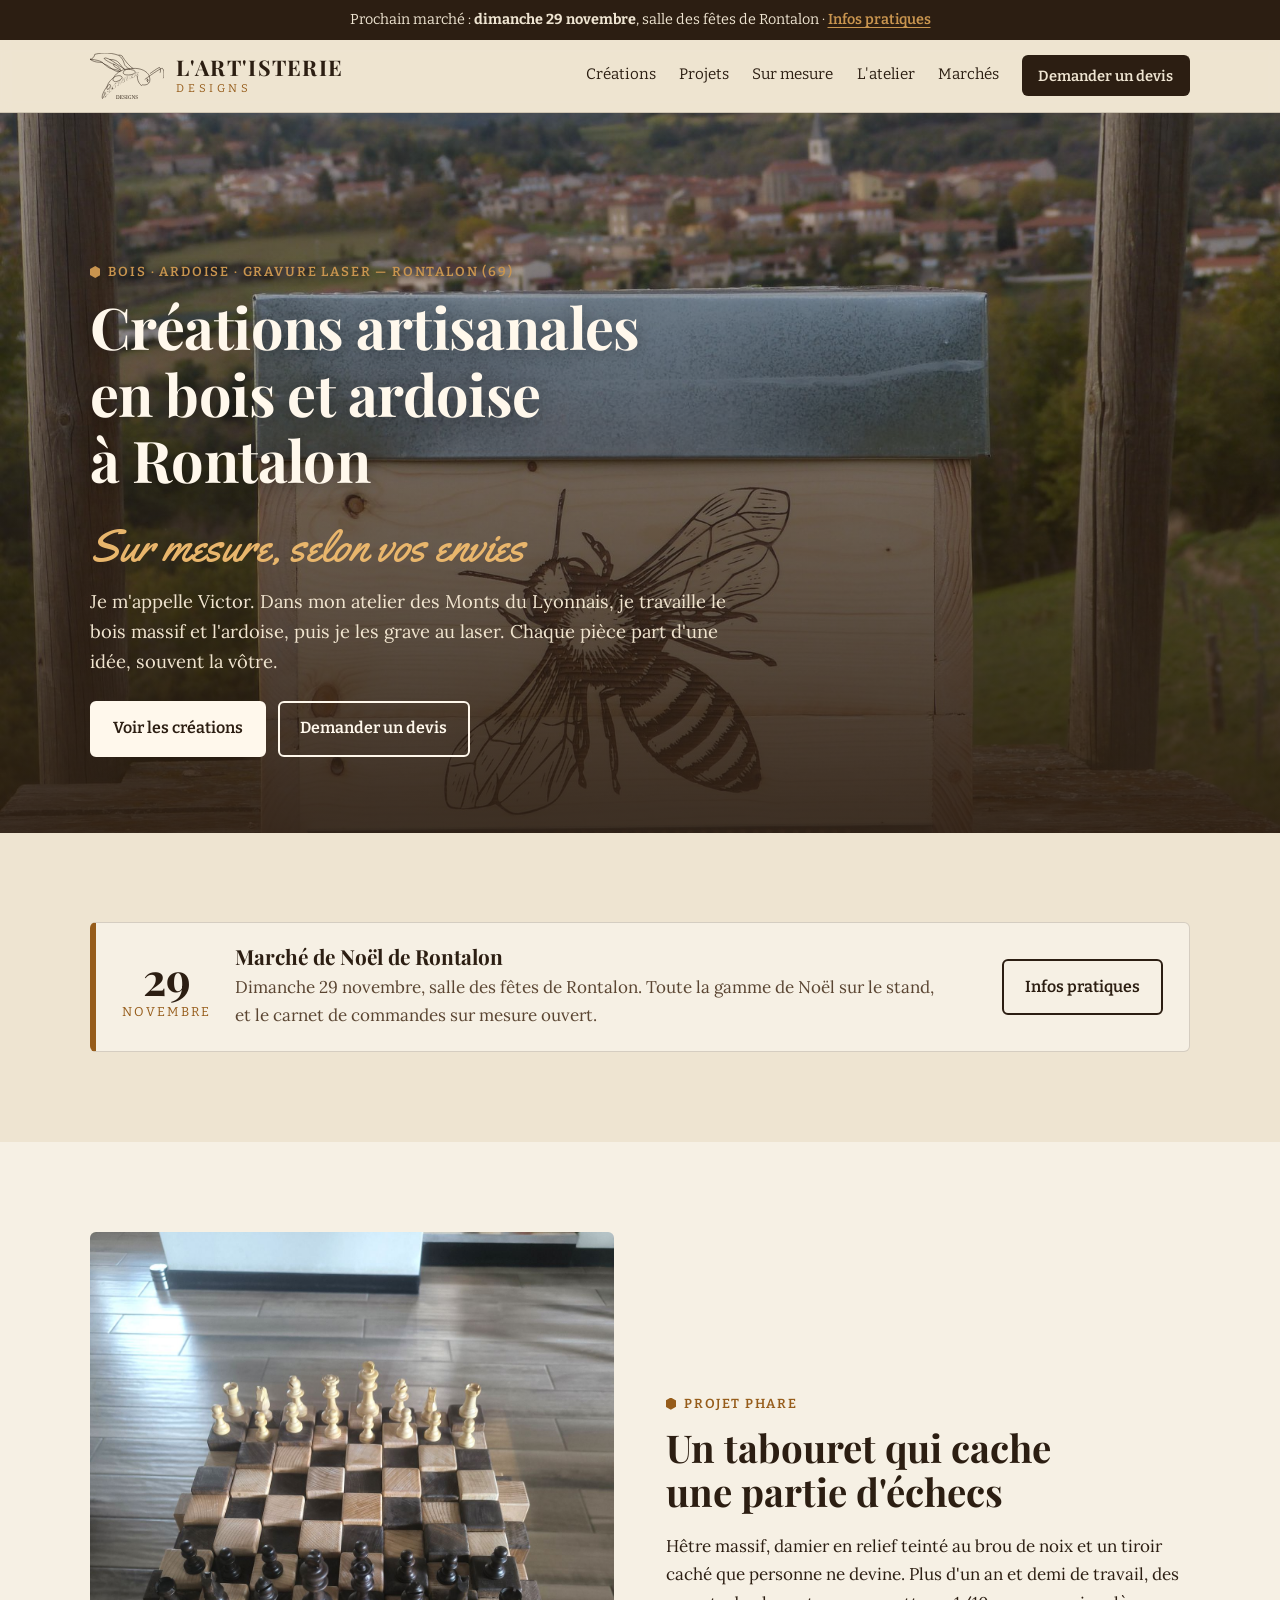
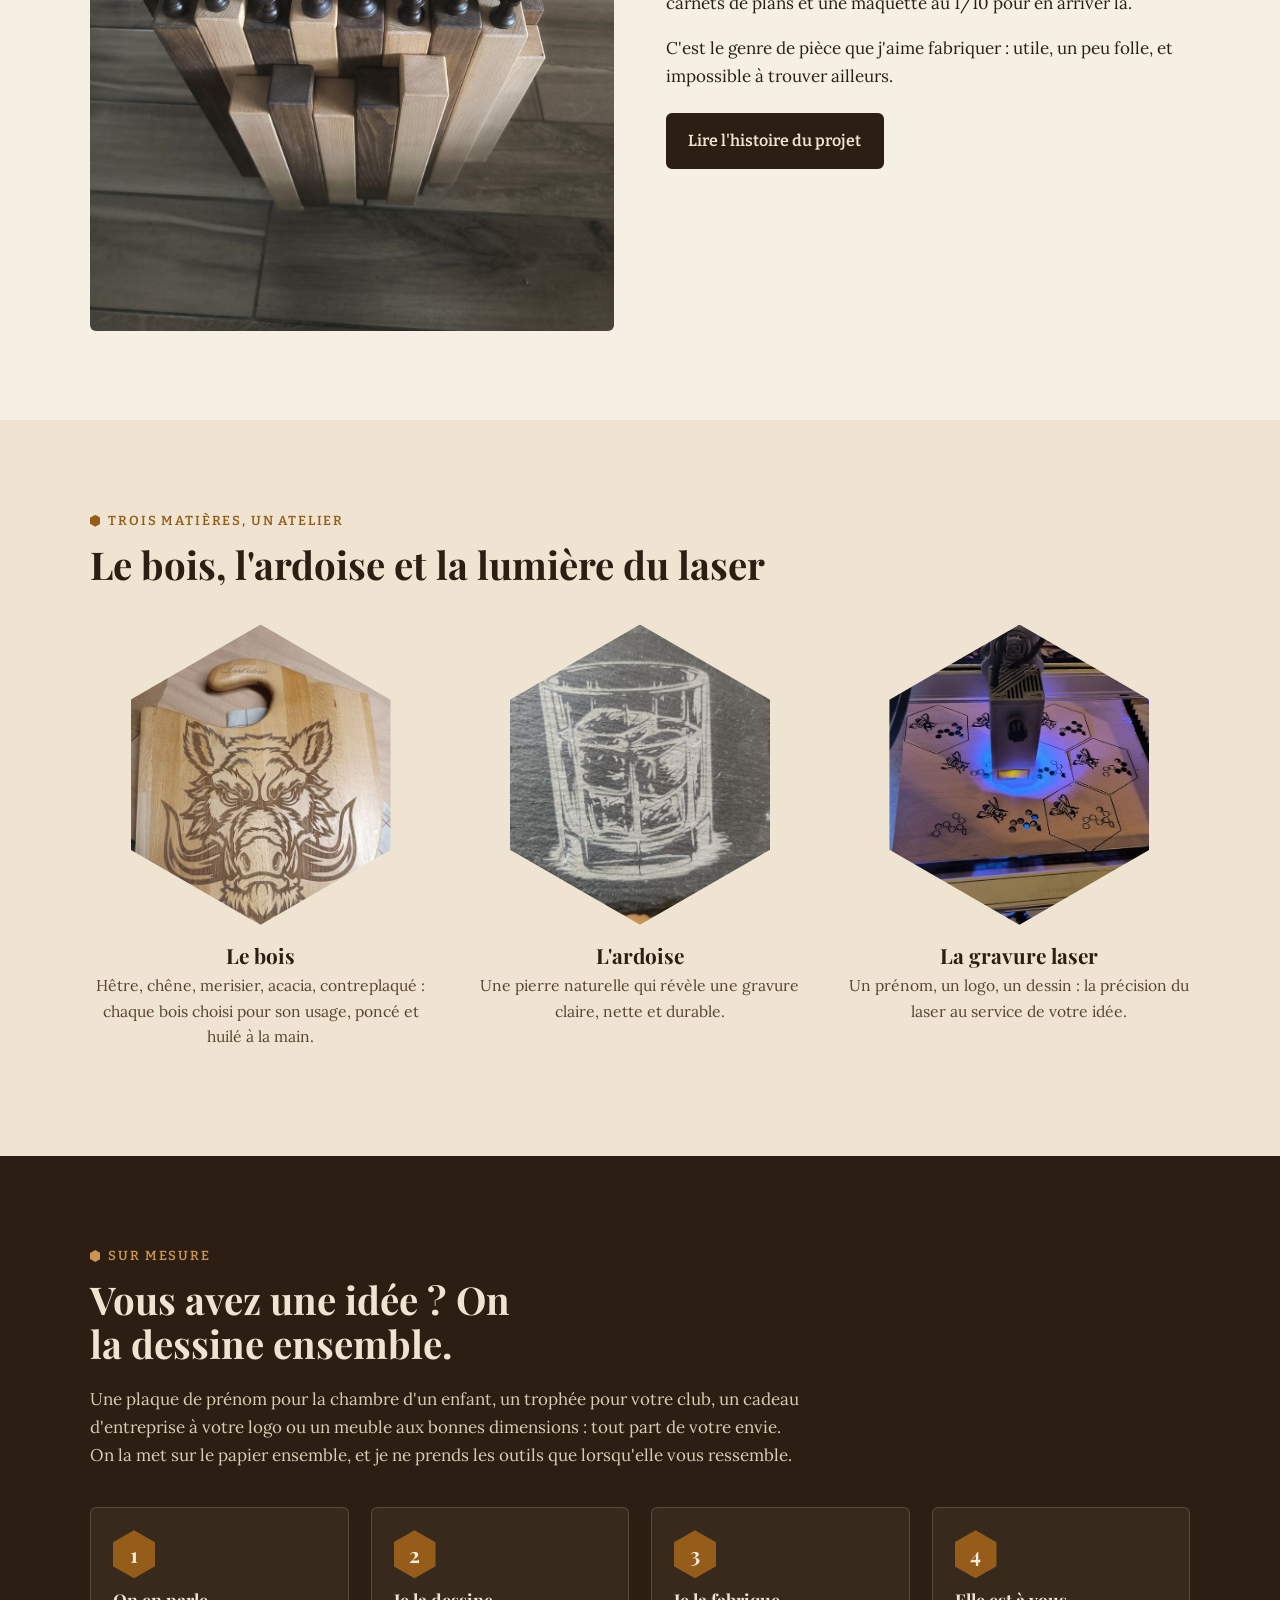
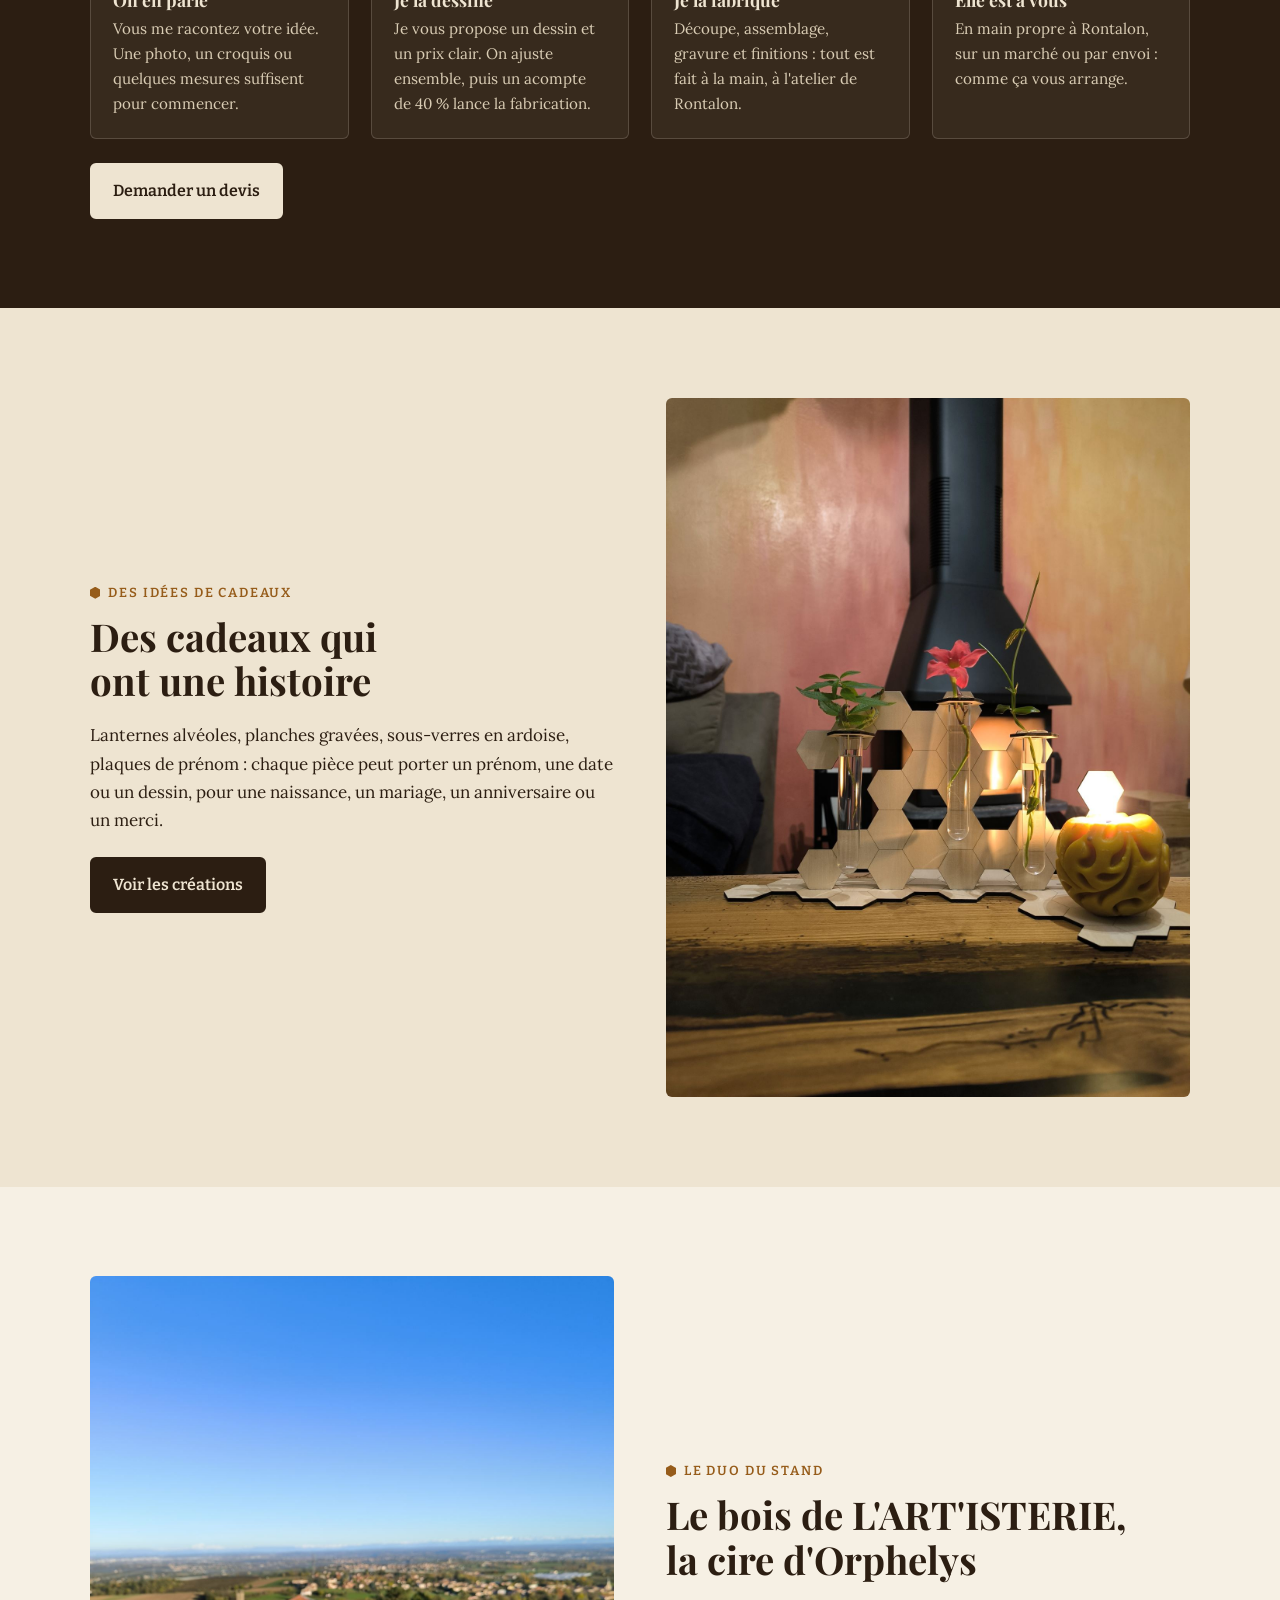
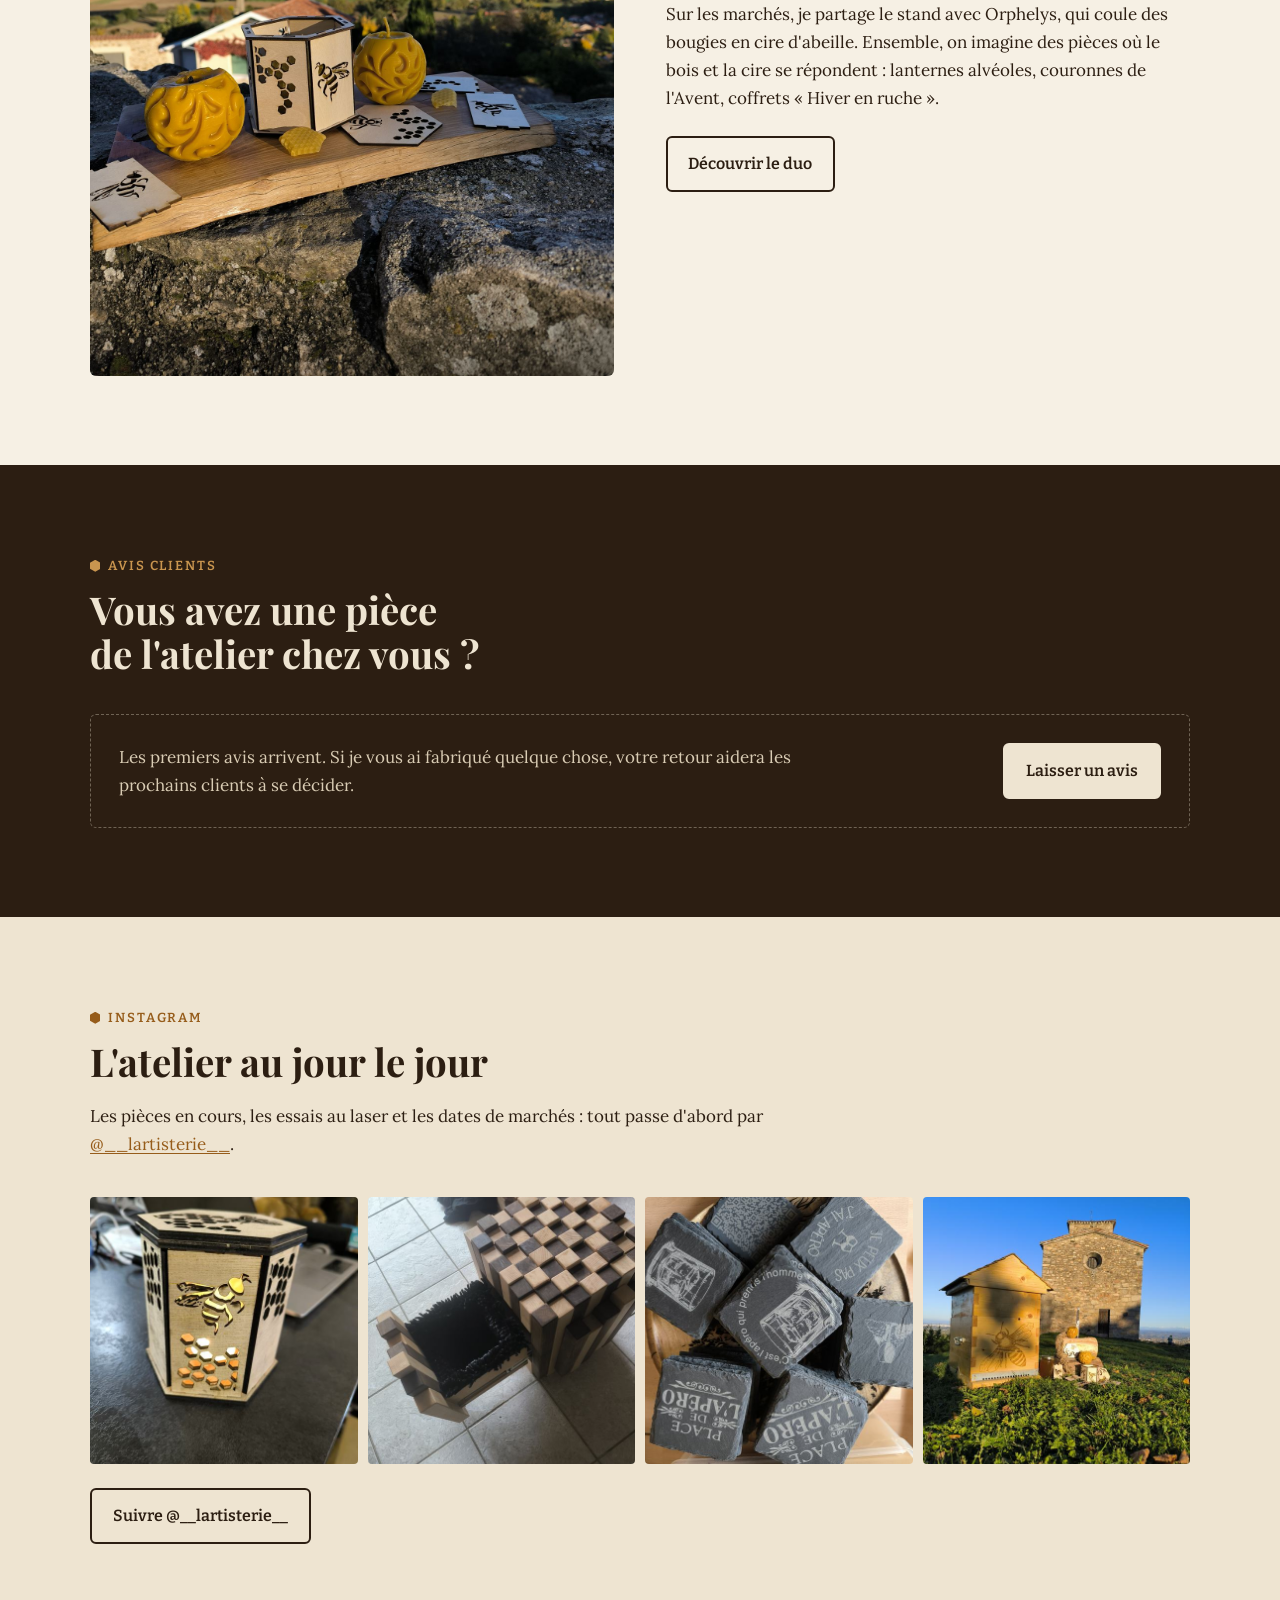
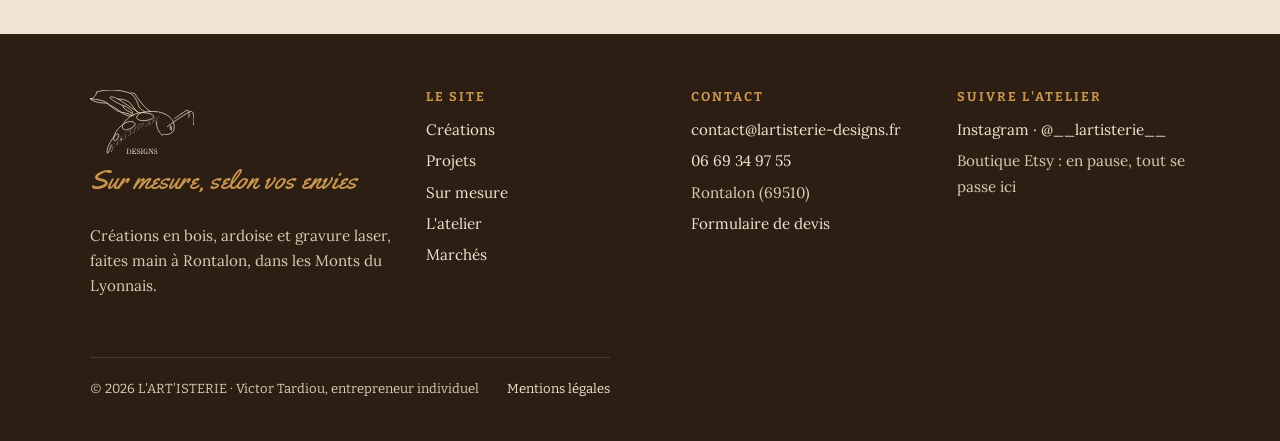
==== commit ce5f6dc0: "Corrections du 21 novembre" ====
--- a/index.html
+++ b/index.html
@@ -106,7 +106,7 @@
     </div>
     <ol class="etapes">
       <li><h3>On en parle</h3><p>Vous me racontez votre idée. Une photo, un croquis ou quelques mesures suffisent pour commencer.</p></li>
-      <li><h3>Je la dessine</h3><p>Je vous propose un dessin et un prix clair. On ajuste ensemble, sans engagement.</p></li>
+      <li><h3>Je la dessine</h3><p>Je vous propose un dessin et un prix clair. On ajuste ensemble, puis un acompte de 40 % lance la fabrication.</p></li>
       <li><h3>Je la fabrique</h3><p>Découpe, assemblage, gravure et finitions : tout est fait à la main, à l'atelier de Rontalon.</p></li>
       <li><h3>Elle est à vous</h3><p>En main propre à Rontalon, sur un marché ou par envoi : comme ça vous arrange.</p></li>
     </ol>
